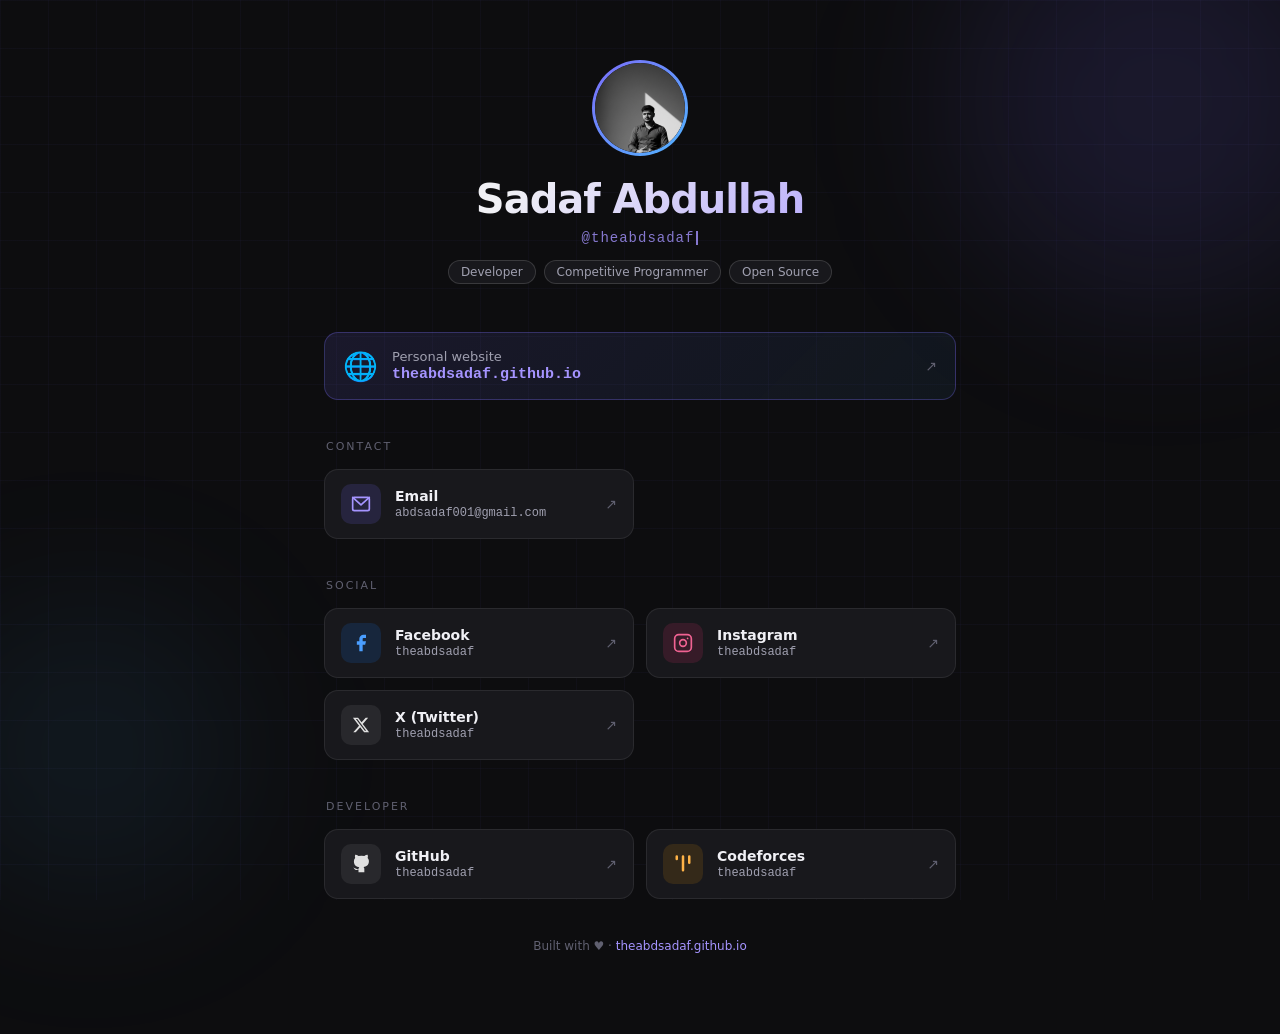
==== index.html @ f1932ce3 "Add files via upload" ====
<!DOCTYPE html>
<html lang="en">
<head>
<meta charset="UTF-8">
<meta name="viewport" content="width=device-width, initial-scale=1.0">
<meta name="description" content="Sadaf Abdullah — Developer & Competitive Programmer. Connect via GitHub, Codeforces, Facebook, Instagram, and more.">
<meta name="keywords" content="Sadaf Abdullah, theabdsadaf, developer, competitive programmer, GitHub, Codeforces">
<meta property="og:title" content="Sadaf Abdullah — Contact">
<meta property="og:description" content="Connect with Sadaf Abdullah across social and developer platforms.">
<meta property="og:url" content="https://theabdsadaf.github.io">
<title>Sadaf Abdullah</title>
<style>
  *, *::before, *::after { box-sizing: border-box; margin: 0; padding: 0; }
  :root {
    --bg: #0d0d0f;
    --bg2: #18181c;
    --border: rgba(255,255,255,0.08);
    --border2: rgba(255,255,255,0.14);
    --text1: #f0f0f5;
    --text2: #a0a0b0;
    --text3: #606070;
    --accent: #7c6dfa;
    --accent2: #a594ff;
  }
  html { scroll-behavior: smooth; }
  body { background: var(--bg); color: var(--text1); font-family: 'Segoe UI', system-ui, -apple-system, sans-serif; min-height: 100vh; overflow-x: hidden; }
  .bg-grid { position: fixed; inset: 0; z-index: 0; background-image: linear-gradient(rgba(124,109,250,0.04) 1px, transparent 1px), linear-gradient(90deg, rgba(124,109,250,0.04) 1px, transparent 1px); background-size: 48px 48px; animation: gridDrift 30s linear infinite; }
  @keyframes gridDrift { 0%{background-position:0 0} 100%{background-position:48px 48px} }
  .bg-orb { position: fixed; border-radius: 50%; filter: blur(80px); z-index: 0; pointer-events: none; }
  .orb1 { width: 400px; height: 400px; background: rgba(124,109,250,0.12); top: -100px; right: -80px; animation: float1 8s ease-in-out infinite; }
  .orb2 { width: 300px; height: 300px; background: rgba(80,180,255,0.07); bottom: 0; left: -60px; animation: float2 10s ease-in-out infinite; }
  @keyframes float1 { 0%,100%{transform:translateY(0) scale(1)} 50%{transform:translateY(30px) scale(1.05)} }
  @keyframes float2 { 0%,100%{transform:translateY(0)} 50%{transform:translateY(-20px)} }
  .wrap { position: relative; z-index: 1; max-width: 680px; margin: 0 auto; padding: 60px 24px 80px; }
  .avatar-ring { width: 96px; height: 96px; border-radius: 50%; background: linear-gradient(135deg, var(--accent), #50b4ff); padding: 3px; margin: 0 auto 20px; animation: spinRing 6s linear infinite; }
  @keyframes spinRing { 0%{filter:hue-rotate(0deg)} 100%{filter:hue-rotate(360deg)} }
  .avatar-inner { width: 100%; height: 100%; border-radius: 50%; overflow: hidden; background: var(--bg2); }
  .avatar-inner img { width: 100%; height: 100%; object-fit: cover; object-position: center 10%; border-radius: 50%; }
  .hero { text-align: center; margin-bottom: 48px; }
  .hero-name { font-size: clamp(28px, 5vw, 40px); font-weight: 700; letter-spacing: -1px; background: linear-gradient(135deg, #f0f0f5 30%, #a594ff); -webkit-background-clip: text; -webkit-text-fill-color: transparent; background-clip: text; margin-bottom: 8px; }
  .hero-handle { font-size: 14px; color: var(--accent2); font-family: 'Courier New', monospace; letter-spacing: 1px; margin-bottom: 14px; opacity: 0.8; }
  .hero-tags { display: flex; gap: 8px; justify-content: center; flex-wrap: wrap; }
  .tag { font-size: 12px; padding: 4px 12px; border-radius: 100px; border: 1px solid var(--border2); color: var(--text2); background: var(--bg2); }
  .section-label { font-size: 11px; letter-spacing: 2px; text-transform: uppercase; color: var(--text3); margin-bottom: 16px; padding-left: 2px; }
  .links-grid { display: grid; grid-template-columns: 1fr 1fr; gap: 12px; margin-bottom: 40px; }
  @media(max-width: 480px) { .links-grid { grid-template-columns: 1fr; } }
  .link-card { display: flex; align-items: center; gap: 14px; padding: 14px 16px; border-radius: 14px; background: var(--bg2); border: 1px solid var(--border); text-decoration: none; color: var(--text1); transition: all 0.25s cubic-bezier(0.34,1.56,0.64,1); cursor: pointer; position: relative; overflow: hidden; }
  .link-card::before { content: ''; position: absolute; inset: 0; background: radial-gradient(circle at 30% 50%, var(--card-glow, rgba(124,109,250,0.08)), transparent 70%); opacity: 0; transition: opacity 0.3s; }
  .link-card:hover { transform: translateY(-3px) scale(1.02); border-color: var(--border2); box-shadow: 0 8px 32px rgba(0,0,0,0.4); }
  .link-card:hover::before { opacity: 1; }
  .link-card:active { transform: scale(0.98); }
  .link-icon { width: 40px; height: 40px; border-radius: 10px; display: flex; align-items: center; justify-content: center; font-size: 18px; flex-shrink: 0; }
  .link-info { flex: 1; min-width: 0; }
  .link-name { font-size: 14px; font-weight: 600; line-height: 1.2; margin-bottom: 2px; }
  .link-user { font-size: 12px; color: var(--text2); font-family: monospace; overflow: hidden; text-overflow: ellipsis; white-space: nowrap; }
  .link-arrow { font-size: 14px; color: var(--text3); transition: transform 0.2s, color 0.2s; flex-shrink: 0; }
  .link-card:hover .link-arrow { transform: translate(2px,-2px); color: var(--text2); }
  .ic-email { background: rgba(124,109,250,0.15); color: #a594ff; --card-glow: rgba(124,109,250,0.1); }
  .ic-fb    { background: rgba(24,119,242,0.15); color: #4a9eff; --card-glow: rgba(24,119,242,0.1); }
  .ic-ig    { background: rgba(225,48,108,0.15); color: #f06292; --card-glow: rgba(225,48,108,0.1); }
  .ic-x     { background: rgba(255,255,255,0.07); color: #e0e0e0; --card-glow: rgba(255,255,255,0.05); }
  .ic-gh    { background: rgba(255,255,255,0.07); color: #e0e0e0; --card-glow: rgba(255,255,255,0.05); }
  .ic-cf    { background: rgba(255,165,0,0.12); color: #ffb347; --card-glow: rgba(255,165,0,0.1); }
  .site-card { display: flex; align-items: center; gap: 14px; padding: 16px 18px; border-radius: 14px; background: linear-gradient(135deg, rgba(124,109,250,0.12), rgba(80,180,255,0.06)); border: 1px solid rgba(124,109,250,0.3); margin-bottom: 40px; text-decoration: none; color: var(--text1); transition: all 0.25s ease; cursor: pointer; }
  .site-card:hover { transform: translateY(-2px); box-shadow: 0 8px 32px rgba(124,109,250,0.2); }
  .site-globe { font-size: 28px; }
  .site-info { flex: 1; }
  .site-title { font-size: 13px; color: var(--text2); margin-bottom: 2px; }
  .site-url { font-size: 15px; font-weight: 600; color: var(--accent2); font-family: monospace; }
  .footer { text-align: center; color: var(--text3); font-size: 12px; margin-top: 20px; }
  .footer span { color: var(--accent2); }
  .fade-in { opacity: 0; transform: translateY(16px); animation: fadeUp 0.5s ease forwards; }
  @keyframes fadeUp { to { opacity: 1; transform: translateY(0); } }
  .d1{animation-delay:0.05s} .d2{animation-delay:0.12s} .d3{animation-delay:0.19s} .d4{animation-delay:0.26s} .d5{animation-delay:0.33s} .d6{animation-delay:0.4s} .d7{animation-delay:0.47s} .d8{animation-delay:0.54s}
  .cursor { display: inline-block; width: 2px; height: 1em; background: var(--accent2); margin-left: 2px; vertical-align: middle; animation: blink 1s step-end infinite; }
  @keyframes blink { 0%,100%{opacity:1} 50%{opacity:0} }
</style>
</head>
<body>
<div class="bg-grid"></div>
<div class="bg-orb orb1"></div>
<div class="bg-orb orb2"></div>
<div class="wrap">
  <div class="hero fade-in d1">
    <div class="avatar-ring">
      <div class="avatar-inner">
        <img src="1000006041.jpg" alt="Sadaf Abdullah" />
      </div>
    </div>
    <div class="hero-name">Sadaf Abdullah</div>
    <div class="hero-handle">@theabdsadaf<span class="cursor"></span></div>
    <div class="hero-tags">
      <span class="tag">Developer</span>
      <span class="tag">Competitive Programmer</span>
      <span class="tag">Open Source</span>
    </div>
  </div>

  <a class="site-card fade-in d2" href="https://theabdsadaf.github.io" target="_blank" rel="noopener">
    <div class="site-globe">🌐</div>
    <div class="site-info">
      <div class="site-title">Personal website</div>
      <div class="site-url">theabdsadaf.github.io</div>
    </div>
    <div class="link-arrow">↗</div>
  </a>

  <div class="section-label fade-in d3">Contact</div>
  <div class="links-grid fade-in d3">
    <a class="link-card" href="mailto:abdsadaf001@gmail.com">
      <div class="link-icon ic-email">
        <svg width="20" height="20" viewBox="0 0 24 24" fill="none" stroke="currentColor" stroke-width="2" stroke-linecap="round" stroke-linejoin="round"><rect x="2" y="4" width="20" height="16" rx="2"/><polyline points="2,4 12,13 22,4"/></svg>
      </div>
      <div class="link-info">
        <div class="link-name">Email</div>
        <div class="link-user">abdsadaf001@gmail.com</div>
      </div>
      <div class="link-arrow">↗</div>
    </a>
  </div>

  <div class="section-label fade-in d4">Social</div>
  <div class="links-grid fade-in d4">
    <a class="link-card" href="https://www.facebook.com/theabdsadaf" target="_blank" rel="noopener">
      <div class="link-icon ic-fb">
        <svg width="20" height="20" viewBox="0 0 24 24" fill="currentColor"><path d="M18 2h-3a5 5 0 00-5 5v3H7v4h3v8h4v-8h3l1-4h-4V7a1 1 0 011-1h3z"/></svg>
      </div>
      <div class="link-info">
        <div class="link-name">Facebook</div>
        <div class="link-user">theabdsadaf</div>
      </div>
      <div class="link-arrow">↗</div>
    </a>
    <a class="link-card" href="https://www.instagram.com/theabdsadaf/" target="_blank" rel="noopener">
      <div class="link-icon ic-ig">
        <svg width="20" height="20" viewBox="0 0 24 24" fill="none" stroke="currentColor" stroke-width="2" stroke-linecap="round" stroke-linejoin="round"><rect x="2" y="2" width="20" height="20" rx="5"/><circle cx="12" cy="12" r="4"/><circle cx="17.5" cy="6.5" r="1" fill="currentColor" stroke="none"/></svg>
      </div>
      <div class="link-info">
        <div class="link-name">Instagram</div>
        <div class="link-user">theabdsadaf</div>
      </div>
      <div class="link-arrow">↗</div>
    </a>
    <a class="link-card" href="https://x.com/theabdsadaf" target="_blank" rel="noopener">
      <div class="link-icon ic-x">
        <svg width="18" height="18" viewBox="0 0 24 24" fill="currentColor"><path d="M18.244 2.25h3.308l-7.227 8.26 8.502 11.24H16.17l-5.214-6.817L4.99 21.75H1.68l7.73-8.835L1.254 2.25H8.08l4.713 6.231zm-1.161 17.52h1.833L7.084 4.126H5.117z"/></svg>
      </div>
      <div class="link-info">
        <div class="link-name">X (Twitter)</div>
        <div class="link-user">theabdsadaf</div>
      </div>
      <div class="link-arrow">↗</div>
    </a>
  </div>

  <div class="section-label fade-in d6">Developer</div>
  <div class="links-grid fade-in d6">
    <a class="link-card" href="https://github.com/theabdsadaf" target="_blank" rel="noopener">
      <div class="link-icon ic-gh">
        <svg width="20" height="20" viewBox="0 0 24 24" fill="currentColor"><path d="M9 19c-5 1.5-5-2.5-7-3m14 6v-3.87a3.37 3.37 0 00-.94-2.61c3.14-.35 6.44-1.54 6.44-7A5.44 5.44 0 0020 4.77 5.07 5.07 0 0019.91 1S18.73.65 16 2.48a13.38 13.38 0 00-7 0C6.27.65 5.09 1 5.09 1A5.07 5.07 0 005 4.77a5.44 5.44 0 00-1.5 3.78c0 5.42 3.3 6.61 6.44 7A3.37 3.37 0 009 18.13V22"/></svg>
      </div>
      <div class="link-info">
        <div class="link-name">GitHub</div>
        <div class="link-user">theabdsadaf</div>
      </div>
      <div class="link-arrow">↗</div>
    </a>
    <a class="link-card" href="https://codeforces.com/profile/theabdsadaf" target="_blank" rel="noopener">
      <div class="link-icon ic-cf">
        <svg width="20" height="20" viewBox="0 0 24 24" fill="currentColor"><path d="M4.5 7.5A1.5 1.5 0 013 6V3a1.5 1.5 0 013 0v3a1.5 1.5 0 01-1.5 1.5zm7.5 13.5A1.5 1.5 0 0110.5 19.5V3a1.5 1.5 0 013 0v16.5A1.5 1.5 0 0112 21zm7.5-9A1.5 1.5 0 0118 10.5V3a1.5 1.5 0 013 0v7.5A1.5 1.5 0 0119.5 12z"/></svg>
      </div>
      <div class="link-info">
        <div class="link-name">Codeforces</div>
        <div class="link-user">theabdsadaf</div>
      </div>
      <div class="link-arrow">↗</div>
    </a>
  </div>

  <div class="footer fade-in d8">Built with ♥ · <span>theabdsadaf.github.io</span></div>
</div>
</body>
</html>
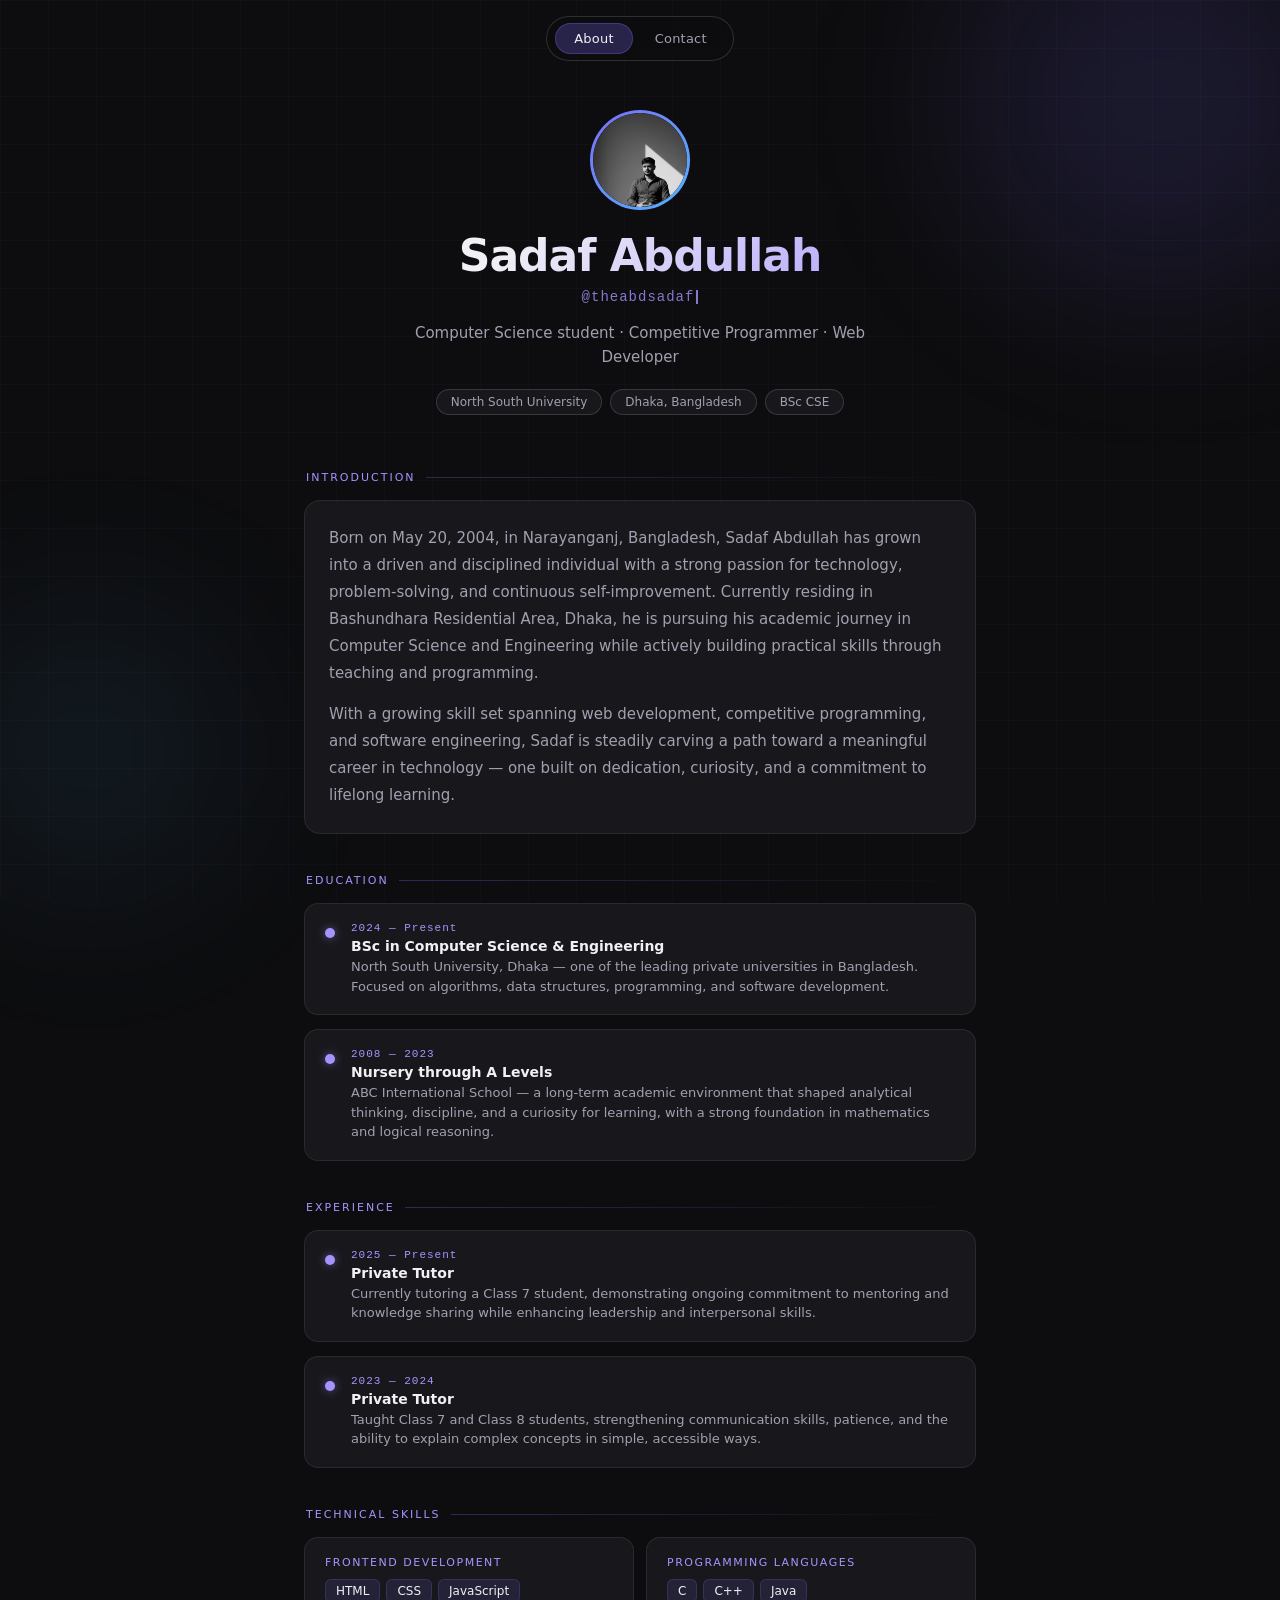
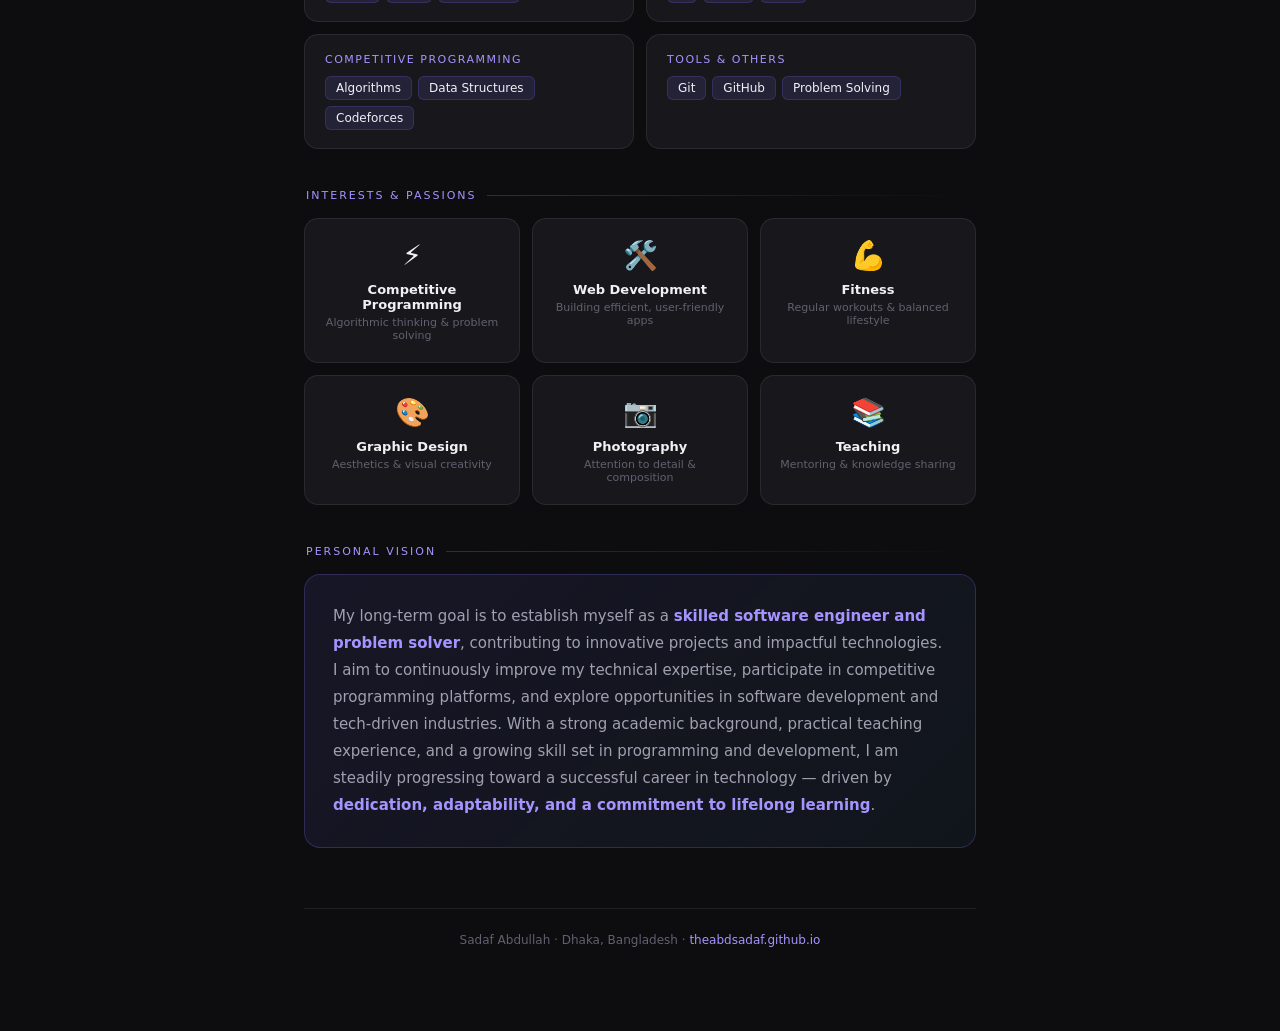
==== commit daa5a1b0: "index.html" ====
--- a/index.html
+++ b/index.html
@@ -3,84 +3,181 @@
 <head>
 <meta charset="UTF-8">
 <meta name="viewport" content="width=device-width, initial-scale=1.0">
-<meta name="description" content="Sadaf Abdullah — Developer & Competitive Programmer. Connect via GitHub, Codeforces, Facebook, Instagram, and more.">
-<meta name="keywords" content="Sadaf Abdullah, theabdsadaf, developer, competitive programmer, GitHub, Codeforces">
-<meta property="og:title" content="Sadaf Abdullah — Contact">
-<meta property="og:description" content="Connect with Sadaf Abdullah across social and developer platforms.">
+<meta name="google-site-verification" content="BS6rOiRFvV6CmYv4Phdbf9jVF5euEmPMh98Jd_J3KHI" />
+<meta name="description" content="Sadaf Abdullah — Computer Science student at North South University, competitive programmer, and web developer from Dhaka, Bangladesh.">
+<meta name="keywords" content="Sadaf Abdullah, theabdsadaf, developer, competitive programmer, North South University, Bangladesh, CSE, web development">
+<meta property="og:title" content="Sadaf Abdullah — About">
+<meta property="og:description" content="Computer Science student, competitive programmer, and web developer from Dhaka, Bangladesh.">
 <meta property="og:url" content="https://theabdsadaf.github.io">
 <title>Sadaf Abdullah</title>
 <style>
-  *, *::before, *::after { box-sizing: border-box; margin: 0; padding: 0; }
-  :root {
-    --bg: #0d0d0f;
-    --bg2: #18181c;
-    --border: rgba(255,255,255,0.08);
-    --border2: rgba(255,255,255,0.14);
-    --text1: #f0f0f5;
-    --text2: #a0a0b0;
-    --text3: #606070;
-    --accent: #7c6dfa;
-    --accent2: #a594ff;
-  }
-  html { scroll-behavior: smooth; }
-  body { background: var(--bg); color: var(--text1); font-family: 'Segoe UI', system-ui, -apple-system, sans-serif; min-height: 100vh; overflow-x: hidden; }
-  .bg-grid { position: fixed; inset: 0; z-index: 0; background-image: linear-gradient(rgba(124,109,250,0.04) 1px, transparent 1px), linear-gradient(90deg, rgba(124,109,250,0.04) 1px, transparent 1px); background-size: 48px 48px; animation: gridDrift 30s linear infinite; }
-  @keyframes gridDrift { 0%{background-position:0 0} 100%{background-position:48px 48px} }
-  .bg-orb { position: fixed; border-radius: 50%; filter: blur(80px); z-index: 0; pointer-events: none; }
-  .orb1 { width: 400px; height: 400px; background: rgba(124,109,250,0.12); top: -100px; right: -80px; animation: float1 8s ease-in-out infinite; }
-  .orb2 { width: 300px; height: 300px; background: rgba(80,180,255,0.07); bottom: 0; left: -60px; animation: float2 10s ease-in-out infinite; }
-  @keyframes float1 { 0%,100%{transform:translateY(0) scale(1)} 50%{transform:translateY(30px) scale(1.05)} }
-  @keyframes float2 { 0%,100%{transform:translateY(0)} 50%{transform:translateY(-20px)} }
-  .wrap { position: relative; z-index: 1; max-width: 680px; margin: 0 auto; padding: 60px 24px 80px; }
-  .avatar-ring { width: 96px; height: 96px; border-radius: 50%; background: linear-gradient(135deg, var(--accent), #50b4ff); padding: 3px; margin: 0 auto 20px; animation: spinRing 6s linear infinite; }
-  @keyframes spinRing { 0%{filter:hue-rotate(0deg)} 100%{filter:hue-rotate(360deg)} }
-  .avatar-inner { width: 100%; height: 100%; border-radius: 50%; overflow: hidden; background: var(--bg2); }
-  .avatar-inner img { width: 100%; height: 100%; object-fit: cover; object-position: center 10%; border-radius: 50%; }
-  .hero { text-align: center; margin-bottom: 48px; }
-  .hero-name { font-size: clamp(28px, 5vw, 40px); font-weight: 700; letter-spacing: -1px; background: linear-gradient(135deg, #f0f0f5 30%, #a594ff); -webkit-background-clip: text; -webkit-text-fill-color: transparent; background-clip: text; margin-bottom: 8px; }
-  .hero-handle { font-size: 14px; color: var(--accent2); font-family: 'Courier New', monospace; letter-spacing: 1px; margin-bottom: 14px; opacity: 0.8; }
-  .hero-tags { display: flex; gap: 8px; justify-content: center; flex-wrap: wrap; }
-  .tag { font-size: 12px; padding: 4px 12px; border-radius: 100px; border: 1px solid var(--border2); color: var(--text2); background: var(--bg2); }
-  .section-label { font-size: 11px; letter-spacing: 2px; text-transform: uppercase; color: var(--text3); margin-bottom: 16px; padding-left: 2px; }
-  .links-grid { display: grid; grid-template-columns: 1fr 1fr; gap: 12px; margin-bottom: 40px; }
-  @media(max-width: 480px) { .links-grid { grid-template-columns: 1fr; } }
-  .link-card { display: flex; align-items: center; gap: 14px; padding: 14px 16px; border-radius: 14px; background: var(--bg2); border: 1px solid var(--border); text-decoration: none; color: var(--text1); transition: all 0.25s cubic-bezier(0.34,1.56,0.64,1); cursor: pointer; position: relative; overflow: hidden; }
-  .link-card::before { content: ''; position: absolute; inset: 0; background: radial-gradient(circle at 30% 50%, var(--card-glow, rgba(124,109,250,0.08)), transparent 70%); opacity: 0; transition: opacity 0.3s; }
-  .link-card:hover { transform: translateY(-3px) scale(1.02); border-color: var(--border2); box-shadow: 0 8px 32px rgba(0,0,0,0.4); }
-  .link-card:hover::before { opacity: 1; }
-  .link-card:active { transform: scale(0.98); }
-  .link-icon { width: 40px; height: 40px; border-radius: 10px; display: flex; align-items: center; justify-content: center; font-size: 18px; flex-shrink: 0; }
-  .link-info { flex: 1; min-width: 0; }
-  .link-name { font-size: 14px; font-weight: 600; line-height: 1.2; margin-bottom: 2px; }
-  .link-user { font-size: 12px; color: var(--text2); font-family: monospace; overflow: hidden; text-overflow: ellipsis; white-space: nowrap; }
-  .link-arrow { font-size: 14px; color: var(--text3); transition: transform 0.2s, color 0.2s; flex-shrink: 0; }
-  .link-card:hover .link-arrow { transform: translate(2px,-2px); color: var(--text2); }
-  .ic-email { background: rgba(124,109,250,0.15); color: #a594ff; --card-glow: rgba(124,109,250,0.1); }
-  .ic-fb    { background: rgba(24,119,242,0.15); color: #4a9eff; --card-glow: rgba(24,119,242,0.1); }
-  .ic-ig    { background: rgba(225,48,108,0.15); color: #f06292; --card-glow: rgba(225,48,108,0.1); }
-  .ic-x     { background: rgba(255,255,255,0.07); color: #e0e0e0; --card-glow: rgba(255,255,255,0.05); }
-  .ic-gh    { background: rgba(255,255,255,0.07); color: #e0e0e0; --card-glow: rgba(255,255,255,0.05); }
-  .ic-cf    { background: rgba(255,165,0,0.12); color: #ffb347; --card-glow: rgba(255,165,0,0.1); }
-  .site-card { display: flex; align-items: center; gap: 14px; padding: 16px 18px; border-radius: 14px; background: linear-gradient(135deg, rgba(124,109,250,0.12), rgba(80,180,255,0.06)); border: 1px solid rgba(124,109,250,0.3); margin-bottom: 40px; text-decoration: none; color: var(--text1); transition: all 0.25s ease; cursor: pointer; }
-  .site-card:hover { transform: translateY(-2px); box-shadow: 0 8px 32px rgba(124,109,250,0.2); }
-  .site-globe { font-size: 28px; }
-  .site-info { flex: 1; }
-  .site-title { font-size: 13px; color: var(--text2); margin-bottom: 2px; }
-  .site-url { font-size: 15px; font-weight: 600; color: var(--accent2); font-family: monospace; }
-  .footer { text-align: center; color: var(--text3); font-size: 12px; margin-top: 20px; }
-  .footer span { color: var(--accent2); }
-  .fade-in { opacity: 0; transform: translateY(16px); animation: fadeUp 0.5s ease forwards; }
-  @keyframes fadeUp { to { opacity: 1; transform: translateY(0); } }
-  .d1{animation-delay:0.05s} .d2{animation-delay:0.12s} .d3{animation-delay:0.19s} .d4{animation-delay:0.26s} .d5{animation-delay:0.33s} .d6{animation-delay:0.4s} .d7{animation-delay:0.47s} .d8{animation-delay:0.54s}
-  .cursor { display: inline-block; width: 2px; height: 1em; background: var(--accent2); margin-left: 2px; vertical-align: middle; animation: blink 1s step-end infinite; }
-  @keyframes blink { 0%,100%{opacity:1} 50%{opacity:0} }
+*, *::before, *::after { box-sizing: border-box; margin: 0; padding: 0; }
+:root {
+  --bg: #0d0d0f;
+  --bg2: #18181c;
+  --bg3: #1e1e24;
+  --border: rgba(255,255,255,0.08);
+  --border2: rgba(255,255,255,0.14);
+  --text1: #f0f0f5;
+  --text2: #a0a0b0;
+  --text3: #606070;
+  --accent: #7c6dfa;
+  --accent2: #a594ff;
+}
+html { scroll-behavior: smooth; }
+body { background: var(--bg); color: var(--text1); font-family: 'Segoe UI', system-ui, -apple-system, sans-serif; min-height: 100vh; overflow-x: hidden; }
+
+/* BG */
+.bg-grid { position: fixed; inset: 0; z-index: 0; background-image: linear-gradient(rgba(124,109,250,0.04) 1px, transparent 1px), linear-gradient(90deg, rgba(124,109,250,0.04) 1px, transparent 1px); background-size: 48px 48px; animation: gridDrift 30s linear infinite; }
+@keyframes gridDrift { 0%{background-position:0 0} 100%{background-position:48px 48px} }
+.bg-orb { position: fixed; border-radius: 50%; filter: blur(80px); z-index: 0; pointer-events: none; }
+.orb1 { width: 400px; height: 400px; background: rgba(124,109,250,0.12); top: -100px; right: -80px; animation: float1 8s ease-in-out infinite; }
+.orb2 { width: 300px; height: 300px; background: rgba(80,180,255,0.07); bottom: 0; left: -60px; animation: float2 10s ease-in-out infinite; }
+@keyframes float1 { 0%,100%{transform:translateY(0) scale(1)} 50%{transform:translateY(30px) scale(1.05)} }
+@keyframes float2 { 0%,100%{transform:translateY(0)} 50%{transform:translateY(-20px)} }
+
+/* NAV */
+nav {
+  position: fixed; top: 0; left: 0; right: 0; z-index: 100;
+  display: flex; justify-content: center;
+  padding: 16px 24px;
+}
+.nav-inner {
+  display: flex; align-items: center; gap: 4px;
+  background: rgba(13,13,15,0.7);
+  backdrop-filter: blur(20px);
+  border: 1px solid var(--border2);
+  border-radius: 100px;
+  padding: 6px 8px;
+}
+.nav-link {
+  text-decoration: none;
+  color: var(--text2);
+  font-size: 13px;
+  font-weight: 500;
+  padding: 7px 18px;
+  border-radius: 100px;
+  transition: all 0.2s ease;
+  letter-spacing: 0.2px;
+}
+.nav-link:hover { color: var(--text1); background: rgba(255,255,255,0.07); }
+.nav-link.active { color: var(--text1); background: rgba(124,109,250,0.25); border: 1px solid rgba(124,109,250,0.3); }
+
+/* WRAP */
+.wrap { position: relative; z-index: 1; max-width: 720px; margin: 0 auto; padding: 110px 24px 80px; }
+
+/* HERO */
+.avatar-ring { width: 100px; height: 100px; border-radius: 50%; background: linear-gradient(135deg, var(--accent), #50b4ff); padding: 3px; margin: 0 auto 20px; animation: spinRing 6s linear infinite; }
+@keyframes spinRing { 0%{filter:hue-rotate(0deg)} 100%{filter:hue-rotate(360deg)} }
+.avatar-inner { width: 100%; height: 100%; border-radius: 50%; overflow: hidden; background: var(--bg2); }
+.avatar-inner img { width: 100%; height: 100%; object-fit: cover; object-position: center 10%; border-radius: 50%; }
+.hero { text-align: center; margin-bottom: 56px; }
+.hero-name { font-size: clamp(30px, 5vw, 44px); font-weight: 700; letter-spacing: -1px; background: linear-gradient(135deg, #f0f0f5 30%, #a594ff); -webkit-background-clip: text; -webkit-text-fill-color: transparent; background-clip: text; margin-bottom: 8px; }
+.hero-handle { font-size: 14px; color: var(--accent2); font-family: 'Courier New', monospace; letter-spacing: 1px; margin-bottom: 16px; opacity: 0.8; }
+.hero-sub { font-size: 15px; color: var(--text2); margin-bottom: 20px; line-height: 1.6; max-width: 480px; margin-left: auto; margin-right: auto; }
+.hero-tags { display: flex; gap: 8px; justify-content: center; flex-wrap: wrap; }
+.tag { font-size: 12px; padding: 5px 14px; border-radius: 100px; border: 1px solid var(--border2); color: var(--text2); background: var(--bg2); }
+
+/* BIO SECTIONS */
+.bio-section { margin-bottom: 40px; }
+.bio-heading {
+  font-size: 11px; letter-spacing: 2px; text-transform: uppercase;
+  color: var(--accent2); margin-bottom: 16px; padding-left: 2px;
+  display: flex; align-items: center; gap: 10px;
+}
+.bio-heading::after { content: ''; flex: 1; height: 1px; background: linear-gradient(to right, rgba(124,109,250,0.3), transparent); }
+
+.bio-card {
+  background: var(--bg2);
+  border: 1px solid var(--border);
+  border-radius: 16px;
+  padding: 24px;
+  line-height: 1.8;
+  color: var(--text2);
+  font-size: 15px;
+}
+.bio-card p { margin-bottom: 14px; }
+.bio-card p:last-child { margin-bottom: 0; }
+
+/* TIMELINE */
+.timeline { display: flex; flex-direction: column; gap: 14px; }
+.tl-item {
+  background: var(--bg2); border: 1px solid var(--border);
+  border-radius: 14px; padding: 18px 20px;
+  display: grid; grid-template-columns: auto 1fr;
+  gap: 0 16px; align-items: start;
+  transition: border-color 0.2s, transform 0.2s;
+}
+.tl-item:hover { border-color: var(--border2); transform: translateX(4px); }
+.tl-dot { width: 10px; height: 10px; border-radius: 50%; background: var(--accent2); margin-top: 6px; flex-shrink: 0; box-shadow: 0 0 8px rgba(165,148,255,0.5); }
+.tl-year { font-size: 11px; color: var(--accent2); font-family: monospace; letter-spacing: 1px; margin-bottom: 4px; }
+.tl-title { font-size: 14px; font-weight: 600; color: var(--text1); margin-bottom: 3px; }
+.tl-desc { font-size: 13px; color: var(--text2); line-height: 1.5; }
+
+/* SKILLS */
+.skills-grid { display: grid; grid-template-columns: 1fr 1fr; gap: 12px; }
+@media(max-width: 520px) { .skills-grid { grid-template-columns: 1fr; } }
+.skill-card {
+  background: var(--bg2); border: 1px solid var(--border);
+  border-radius: 14px; padding: 18px 20px;
+  transition: border-color 0.2s, transform 0.2s;
+}
+.skill-card:hover { border-color: rgba(124,109,250,0.3); transform: translateY(-2px); }
+.skill-cat { font-size: 11px; letter-spacing: 1.5px; text-transform: uppercase; color: var(--accent2); margin-bottom: 10px; }
+.skill-tags { display: flex; flex-wrap: wrap; gap: 6px; }
+.skill-pill { font-size: 12px; padding: 4px 10px; border-radius: 6px; background: rgba(124,109,250,0.12); border: 1px solid rgba(124,109,250,0.2); color: var(--text1); }
+
+/* INTERESTS */
+.interests-grid { display: grid; grid-template-columns: 1fr 1fr 1fr; gap: 12px; }
+@media(max-width: 520px) { .interests-grid { grid-template-columns: 1fr 1fr; } }
+.int-card {
+  background: var(--bg2); border: 1px solid var(--border);
+  border-radius: 14px; padding: 20px 16px; text-align: center;
+  transition: border-color 0.2s, transform 0.2s;
+}
+.int-card:hover { border-color: var(--border2); transform: translateY(-3px); }
+.int-icon { font-size: 28px; margin-bottom: 10px; }
+.int-label { font-size: 13px; font-weight: 600; color: var(--text1); margin-bottom: 4px; }
+.int-desc { font-size: 11px; color: var(--text3); }
+
+/* VISION CARD */
+.vision-card {
+  background: linear-gradient(135deg, rgba(124,109,250,0.1), rgba(80,180,255,0.05));
+  border: 1px solid rgba(124,109,250,0.25);
+  border-radius: 16px; padding: 28px;
+  font-size: 15px; color: var(--text2); line-height: 1.8;
+}
+.vision-card strong { color: var(--accent2); }
+
+/* FOOTER */
+.footer { text-align: center; color: var(--text3); font-size: 12px; margin-top: 60px; padding-top: 24px; border-top: 1px solid var(--border); }
+.footer span { color: var(--accent2); }
+
+/* ANIMATIONS */
+.fade-in { opacity: 0; transform: translateY(18px); animation: fadeUp 0.55s ease forwards; }
+@keyframes fadeUp { to { opacity: 1; transform: translateY(0); } }
+.d1{animation-delay:0.05s} .d2{animation-delay:0.12s} .d3{animation-delay:0.2s}
+.d4{animation-delay:0.28s} .d5{animation-delay:0.36s} .d6{animation-delay:0.44s}
+.d7{animation-delay:0.52s} .d8{animation-delay:0.6s} .d9{animation-delay:0.68s}
+.cursor { display: inline-block; width: 2px; height: 1em; background: var(--accent2); margin-left: 2px; vertical-align: middle; animation: blink 1s step-end infinite; }
+@keyframes blink { 0%,100%{opacity:1} 50%{opacity:0} }
 </style>
 </head>
 <body>
 <div class="bg-grid"></div>
 <div class="bg-orb orb1"></div>
 <div class="bg-orb orb2"></div>
+
+<nav>
+  <div class="nav-inner">
+    <a class="nav-link active" href="index.html">About</a>
+    <a class="nav-link" href="contact.html">Contact</a>
+  </div>
+</nav>
+
 <div class="wrap">
+
+  <!-- HERO -->
   <div class="hero fade-in d1">
     <div class="avatar-ring">
       <div class="avatar-inner">
@@ -89,95 +186,157 @@
     </div>
     <div class="hero-name">Sadaf Abdullah</div>
     <div class="hero-handle">@theabdsadaf<span class="cursor"></span></div>
+    <div class="hero-sub">Computer Science student · Competitive Programmer · Web Developer</div>
     <div class="hero-tags">
-      <span class="tag">Developer</span>
-      <span class="tag">Competitive Programmer</span>
-      <span class="tag">Open Source</span>
-    </div>
-  </div>
-
-  <a class="site-card fade-in d2" href="https://theabdsadaf.github.io" target="_blank" rel="noopener">
-    <div class="site-globe">🌐</div>
-    <div class="site-info">
-      <div class="site-title">Personal website</div>
-      <div class="site-url">theabdsadaf.github.io</div>
-    </div>
-    <div class="link-arrow">↗</div>
-  </a>
-
-  <div class="section-label fade-in d3">Contact</div>
-  <div class="links-grid fade-in d3">
-    <a class="link-card" href="mailto:abdsadaf001@gmail.com">
-      <div class="link-icon ic-email">
-        <svg width="20" height="20" viewBox="0 0 24 24" fill="none" stroke="currentColor" stroke-width="2" stroke-linecap="round" stroke-linejoin="round"><rect x="2" y="4" width="20" height="16" rx="2"/><polyline points="2,4 12,13 22,4"/></svg>
-      </div>
-      <div class="link-info">
-        <div class="link-name">Email</div>
-        <div class="link-user">abdsadaf001@gmail.com</div>
-      </div>
-      <div class="link-arrow">↗</div>
-    </a>
-  </div>
-
-  <div class="section-label fade-in d4">Social</div>
-  <div class="links-grid fade-in d4">
-    <a class="link-card" href="https://www.facebook.com/theabdsadaf" target="_blank" rel="noopener">
-      <div class="link-icon ic-fb">
-        <svg width="20" height="20" viewBox="0 0 24 24" fill="currentColor"><path d="M18 2h-3a5 5 0 00-5 5v3H7v4h3v8h4v-8h3l1-4h-4V7a1 1 0 011-1h3z"/></svg>
-      </div>
-      <div class="link-info">
-        <div class="link-name">Facebook</div>
-        <div class="link-user">theabdsadaf</div>
-      </div>
-      <div class="link-arrow">↗</div>
-    </a>
-    <a class="link-card" href="https://www.instagram.com/theabdsadaf/" target="_blank" rel="noopener">
-      <div class="link-icon ic-ig">
-        <svg width="20" height="20" viewBox="0 0 24 24" fill="none" stroke="currentColor" stroke-width="2" stroke-linecap="round" stroke-linejoin="round"><rect x="2" y="2" width="20" height="20" rx="5"/><circle cx="12" cy="12" r="4"/><circle cx="17.5" cy="6.5" r="1" fill="currentColor" stroke="none"/></svg>
-      </div>
-      <div class="link-info">
-        <div class="link-name">Instagram</div>
-        <div class="link-user">theabdsadaf</div>
-      </div>
-      <div class="link-arrow">↗</div>
-    </a>
-    <a class="link-card" href="https://x.com/theabdsadaf" target="_blank" rel="noopener">
-      <div class="link-icon ic-x">
-        <svg width="18" height="18" viewBox="0 0 24 24" fill="currentColor"><path d="M18.244 2.25h3.308l-7.227 8.26 8.502 11.24H16.17l-5.214-6.817L4.99 21.75H1.68l7.73-8.835L1.254 2.25H8.08l4.713 6.231zm-1.161 17.52h1.833L7.084 4.126H5.117z"/></svg>
-      </div>
-      <div class="link-info">
-        <div class="link-name">X (Twitter)</div>
-        <div class="link-user">theabdsadaf</div>
-      </div>
-      <div class="link-arrow">↗</div>
-    </a>
-  </div>
-
-  <div class="section-label fade-in d6">Developer</div>
-  <div class="links-grid fade-in d6">
-    <a class="link-card" href="https://github.com/theabdsadaf" target="_blank" rel="noopener">
-      <div class="link-icon ic-gh">
-        <svg width="20" height="20" viewBox="0 0 24 24" fill="currentColor"><path d="M9 19c-5 1.5-5-2.5-7-3m14 6v-3.87a3.37 3.37 0 00-.94-2.61c3.14-.35 6.44-1.54 6.44-7A5.44 5.44 0 0020 4.77 5.07 5.07 0 0019.91 1S18.73.65 16 2.48a13.38 13.38 0 00-7 0C6.27.65 5.09 1 5.09 1A5.07 5.07 0 005 4.77a5.44 5.44 0 00-1.5 3.78c0 5.42 3.3 6.61 6.44 7A3.37 3.37 0 009 18.13V22"/></svg>
-      </div>
-      <div class="link-info">
-        <div class="link-name">GitHub</div>
-        <div class="link-user">theabdsadaf</div>
-      </div>
-      <div class="link-arrow">↗</div>
-    </a>
-    <a class="link-card" href="https://codeforces.com/profile/theabdsadaf" target="_blank" rel="noopener">
-      <div class="link-icon ic-cf">
-        <svg width="20" height="20" viewBox="0 0 24 24" fill="currentColor"><path d="M4.5 7.5A1.5 1.5 0 013 6V3a1.5 1.5 0 013 0v3a1.5 1.5 0 01-1.5 1.5zm7.5 13.5A1.5 1.5 0 0110.5 19.5V3a1.5 1.5 0 013 0v16.5A1.5 1.5 0 0112 21zm7.5-9A1.5 1.5 0 0118 10.5V3a1.5 1.5 0 013 0v7.5A1.5 1.5 0 0119.5 12z"/></svg>
-      </div>
-      <div class="link-info">
-        <div class="link-name">Codeforces</div>
-        <div class="link-user">theabdsadaf</div>
-      </div>
-      <div class="link-arrow">↗</div>
-    </a>
-  </div>
-
-  <div class="footer fade-in d8">Built with ♥ · <span>theabdsadaf.github.io</span></div>
+      <span class="tag">North South University</span>
+      <span class="tag">Dhaka, Bangladesh</span>
+      <span class="tag">BSc CSE</span>
+    </div>
+  </div>
+
+  <!-- INTRODUCTION -->
+  <div class="bio-section fade-in d2">
+    <div class="bio-heading">Introduction</div>
+    <div class="bio-card">
+      <p>Born on May 20, 2004, in Narayanganj, Bangladesh, Sadaf Abdullah has grown into a driven and disciplined individual with a strong passion for technology, problem-solving, and continuous self-improvement. Currently residing in Bashundhara Residential Area, Dhaka, he is pursuing his academic journey in Computer Science and Engineering while actively building practical skills through teaching and programming.</p>
+      <p>With a growing skill set spanning web development, competitive programming, and software engineering, Sadaf is steadily carving a path toward a meaningful career in technology — one built on dedication, curiosity, and a commitment to lifelong learning.</p>
+    </div>
+  </div>
+
+  <!-- EDUCATION TIMELINE -->
+  <div class="bio-section fade-in d3">
+    <div class="bio-heading">Education</div>
+    <div class="timeline">
+      <div class="tl-item">
+        <div class="tl-dot"></div>
+        <div>
+          <div class="tl-year">2024 — Present</div>
+          <div class="tl-title">BSc in Computer Science & Engineering</div>
+          <div class="tl-desc">North South University, Dhaka — one of the leading private universities in Bangladesh. Focused on algorithms, data structures, programming, and software development.</div>
+        </div>
+      </div>
+      <div class="tl-item">
+        <div class="tl-dot"></div>
+        <div>
+          <div class="tl-year">2008 — 2023</div>
+          <div class="tl-title">Nursery through A Levels</div>
+          <div class="tl-desc">ABC International School — a long-term academic environment that shaped analytical thinking, discipline, and a curiosity for learning, with a strong foundation in mathematics and logical reasoning.</div>
+        </div>
+      </div>
+    </div>
+  </div>
+
+  <!-- EXPERIENCE TIMELINE -->
+  <div class="bio-section fade-in d4">
+    <div class="bio-heading">Experience</div>
+    <div class="timeline">
+      <div class="tl-item">
+        <div class="tl-dot"></div>
+        <div>
+          <div class="tl-year">2025 — Present</div>
+          <div class="tl-title">Private Tutor</div>
+          <div class="tl-desc">Currently tutoring a Class 7 student, demonstrating ongoing commitment to mentoring and knowledge sharing while enhancing leadership and interpersonal skills.</div>
+        </div>
+      </div>
+      <div class="tl-item">
+        <div class="tl-dot"></div>
+        <div>
+          <div class="tl-year">2023 — 2024</div>
+          <div class="tl-title">Private Tutor</div>
+          <div class="tl-desc">Taught Class 7 and Class 8 students, strengthening communication skills, patience, and the ability to explain complex concepts in simple, accessible ways.</div>
+        </div>
+      </div>
+    </div>
+  </div>
+
+  <!-- SKILLS -->
+  <div class="bio-section fade-in d5">
+    <div class="bio-heading">Technical Skills</div>
+    <div class="skills-grid">
+      <div class="skill-card">
+        <div class="skill-cat">Frontend Development</div>
+        <div class="skill-tags">
+          <span class="skill-pill">HTML</span>
+          <span class="skill-pill">CSS</span>
+          <span class="skill-pill">JavaScript</span>
+        </div>
+      </div>
+      <div class="skill-card">
+        <div class="skill-cat">Programming Languages</div>
+        <div class="skill-tags">
+          <span class="skill-pill">C</span>
+          <span class="skill-pill">C++</span>
+          <span class="skill-pill">Java</span>
+        </div>
+      </div>
+      <div class="skill-card">
+        <div class="skill-cat">Competitive Programming</div>
+        <div class="skill-tags">
+          <span class="skill-pill">Algorithms</span>
+          <span class="skill-pill">Data Structures</span>
+          <span class="skill-pill">Codeforces</span>
+        </div>
+      </div>
+      <div class="skill-card">
+        <div class="skill-cat">Tools & Others</div>
+        <div class="skill-tags">
+          <span class="skill-pill">Git</span>
+          <span class="skill-pill">GitHub</span>
+          <span class="skill-pill">Problem Solving</span>
+        </div>
+      </div>
+    </div>
+  </div>
+
+  <!-- INTERESTS -->
+  <div class="bio-section fade-in d6">
+    <div class="bio-heading">Interests & Passions</div>
+    <div class="interests-grid">
+      <div class="int-card">
+        <div class="int-icon">⚡</div>
+        <div class="int-label">Competitive Programming</div>
+        <div class="int-desc">Algorithmic thinking & problem solving</div>
+      </div>
+      <div class="int-card">
+        <div class="int-icon">🛠️</div>
+        <div class="int-label">Web Development</div>
+        <div class="int-desc">Building efficient, user-friendly apps</div>
+      </div>
+      <div class="int-card">
+        <div class="int-icon">💪</div>
+        <div class="int-label">Fitness</div>
+        <div class="int-desc">Regular workouts & balanced lifestyle</div>
+      </div>
+      <div class="int-card">
+        <div class="int-icon">🎨</div>
+        <div class="int-label">Graphic Design</div>
+        <div class="int-desc">Aesthetics & visual creativity</div>
+      </div>
+      <div class="int-card">
+        <div class="int-icon">📷</div>
+        <div class="int-label">Photography</div>
+        <div class="int-desc">Attention to detail & composition</div>
+      </div>
+      <div class="int-card">
+        <div class="int-icon">📚</div>
+        <div class="int-label">Teaching</div>
+        <div class="int-desc">Mentoring & knowledge sharing</div>
+      </div>
+    </div>
+  </div>
+
+  <!-- VISION -->
+  <div class="bio-section fade-in d7">
+    <div class="bio-heading">Personal Vision</div>
+    <div class="vision-card">
+      My long-term goal is to establish myself as a <strong>skilled software engineer and problem solver</strong>, contributing to innovative projects and impactful technologies. I aim to continuously improve my technical expertise, participate in competitive programming platforms, and explore opportunities in software development and tech-driven industries. With a strong academic background, practical teaching experience, and a growing skill set in programming and development, I am steadily progressing toward a successful career in technology — driven by <strong>dedication, adaptability, and a commitment to lifelong learning</strong>.
+    </div>
+  </div>
+
+  <div class="footer fade-in d8">
+    <p>Sadaf Abdullah · Dhaka, Bangladesh · <span>theabdsadaf.github.io</span></p>
+  </div>
+
 </div>
 </body>
 </html>
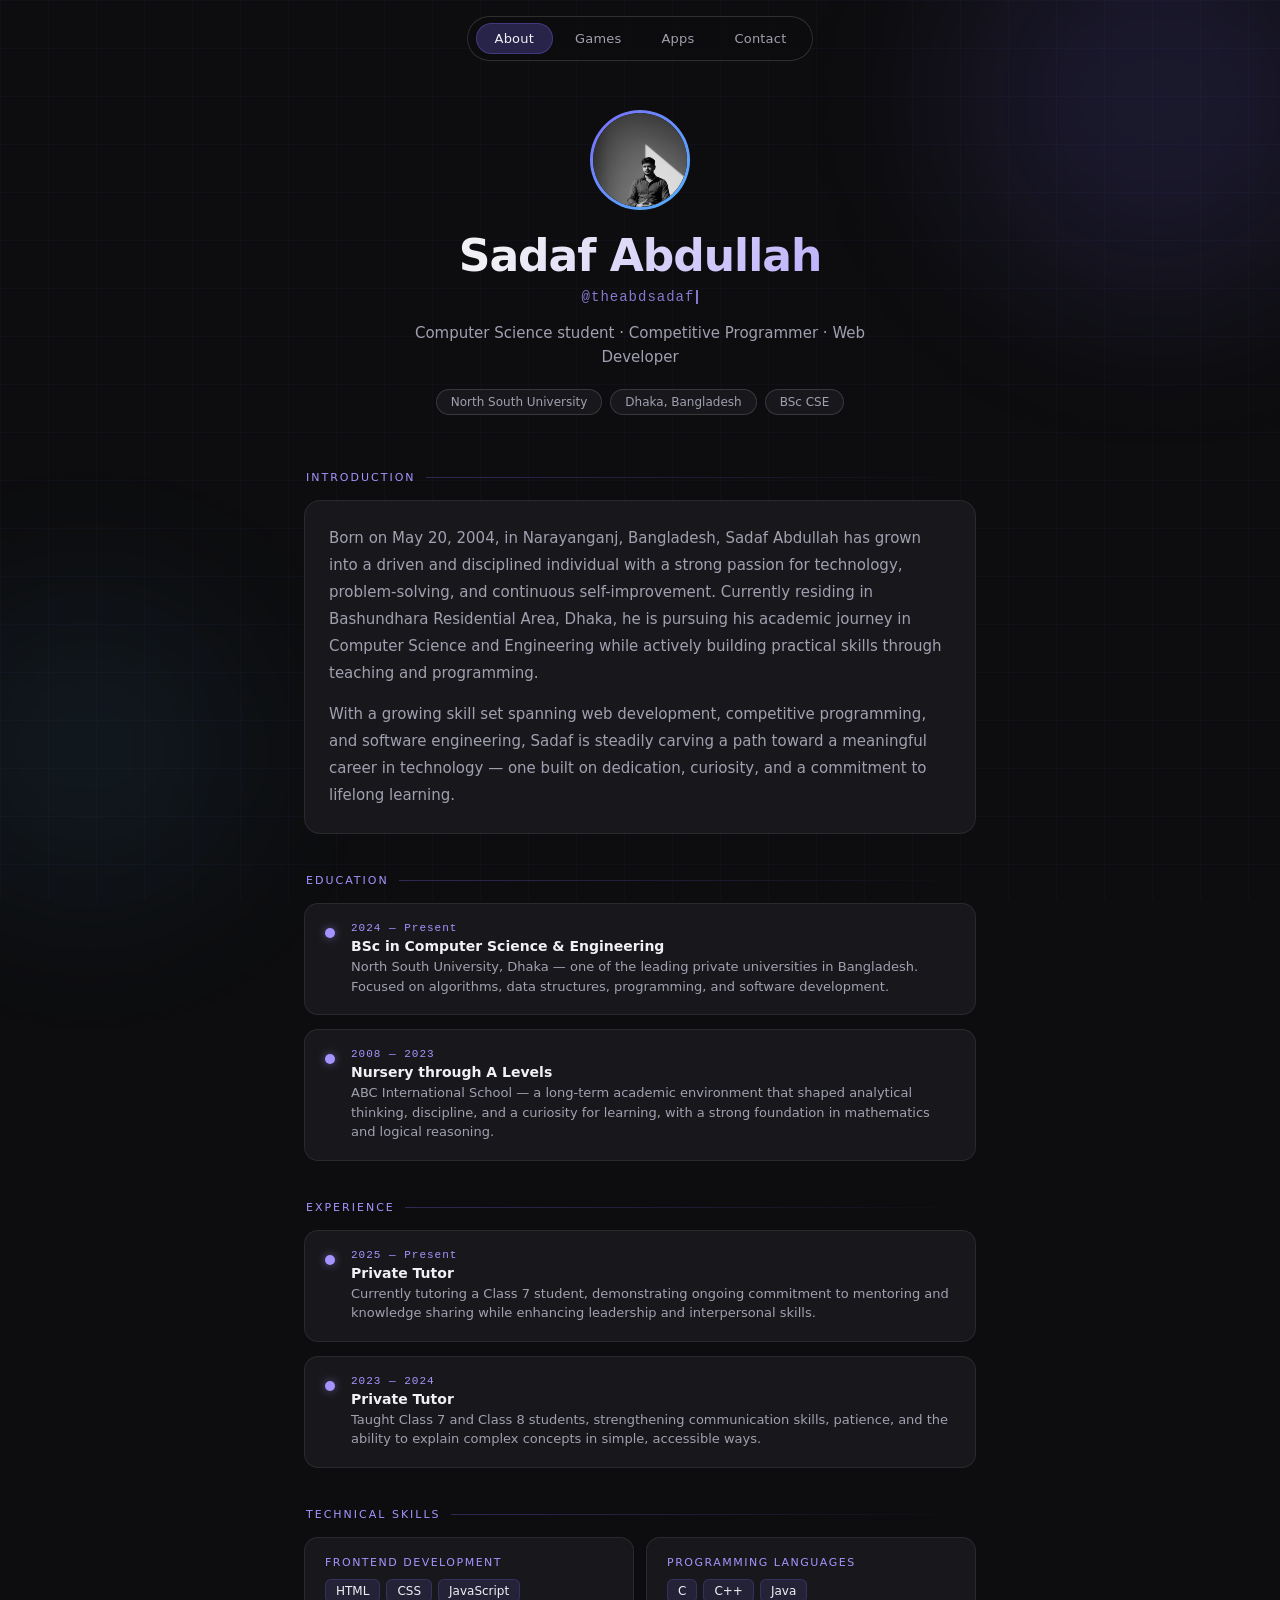
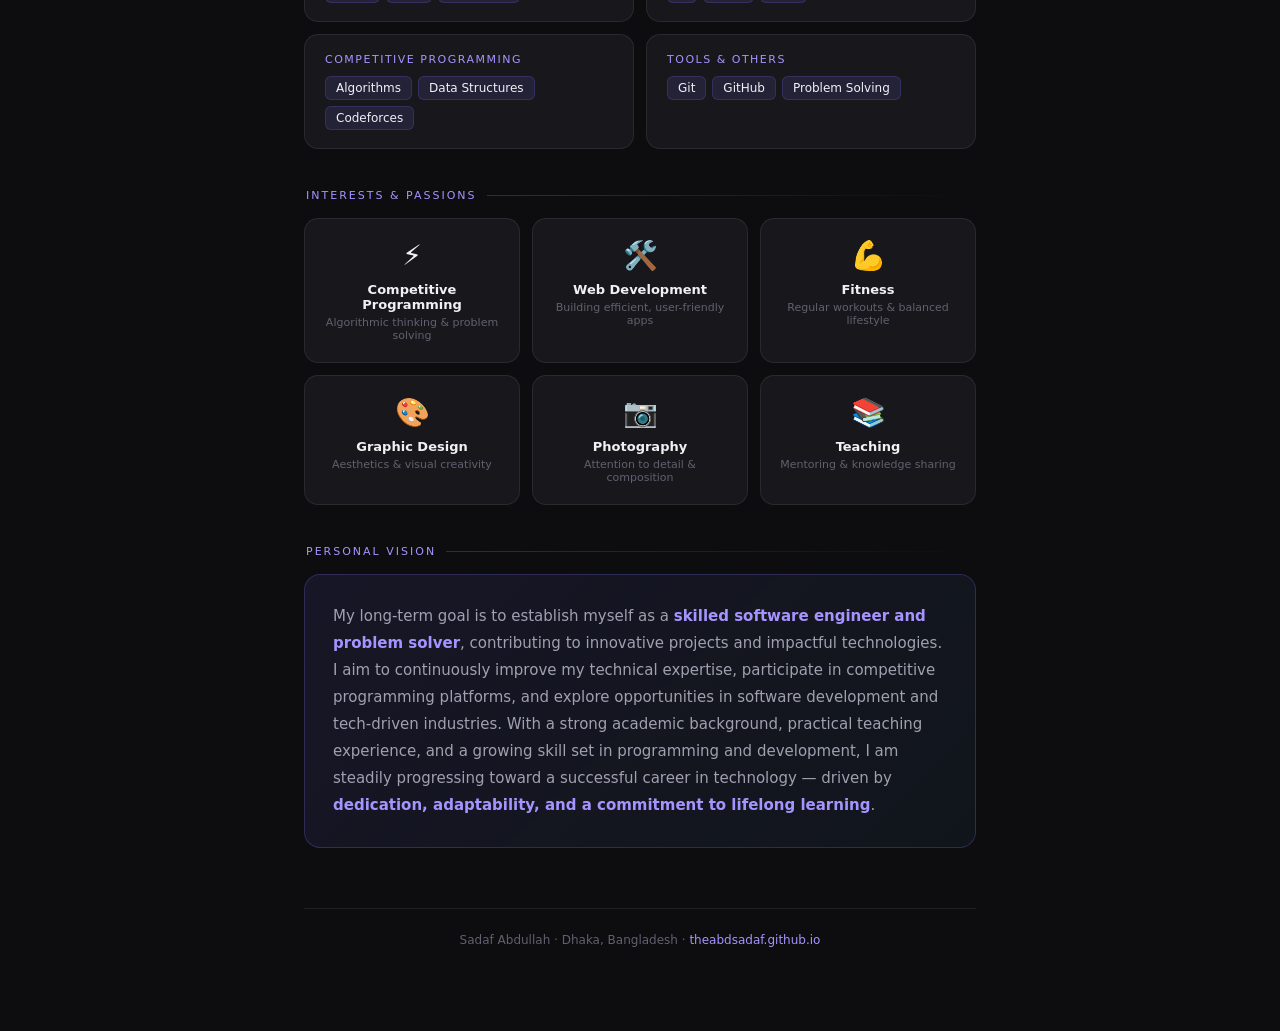
==== commit 023d263a: "Add files via upload" ====
--- a/index.html
+++ b/index.html
@@ -10,6 +10,7 @@
 <meta property="og:description" content="Computer Science student, competitive programmer, and web developer from Dhaka, Bangladesh.">
 <meta property="og:url" content="https://theabdsadaf.github.io">
 <title>Sadaf Abdullah</title>
+<link rel="icon" type="image/png" href="LOGO.png">
 <style>
 *, *::before, *::after { box-sizing: border-box; margin: 0; padding: 0; }
 :root {
@@ -171,6 +172,8 @@
 <nav>
   <div class="nav-inner">
     <a class="nav-link active" href="index.html">About</a>
+    <a class="nav-link" href="games.html">Games</a>
+    <a class="nav-link" href="apps.html">Apps</a>
     <a class="nav-link" href="contact.html">Contact</a>
   </div>
 </nav>
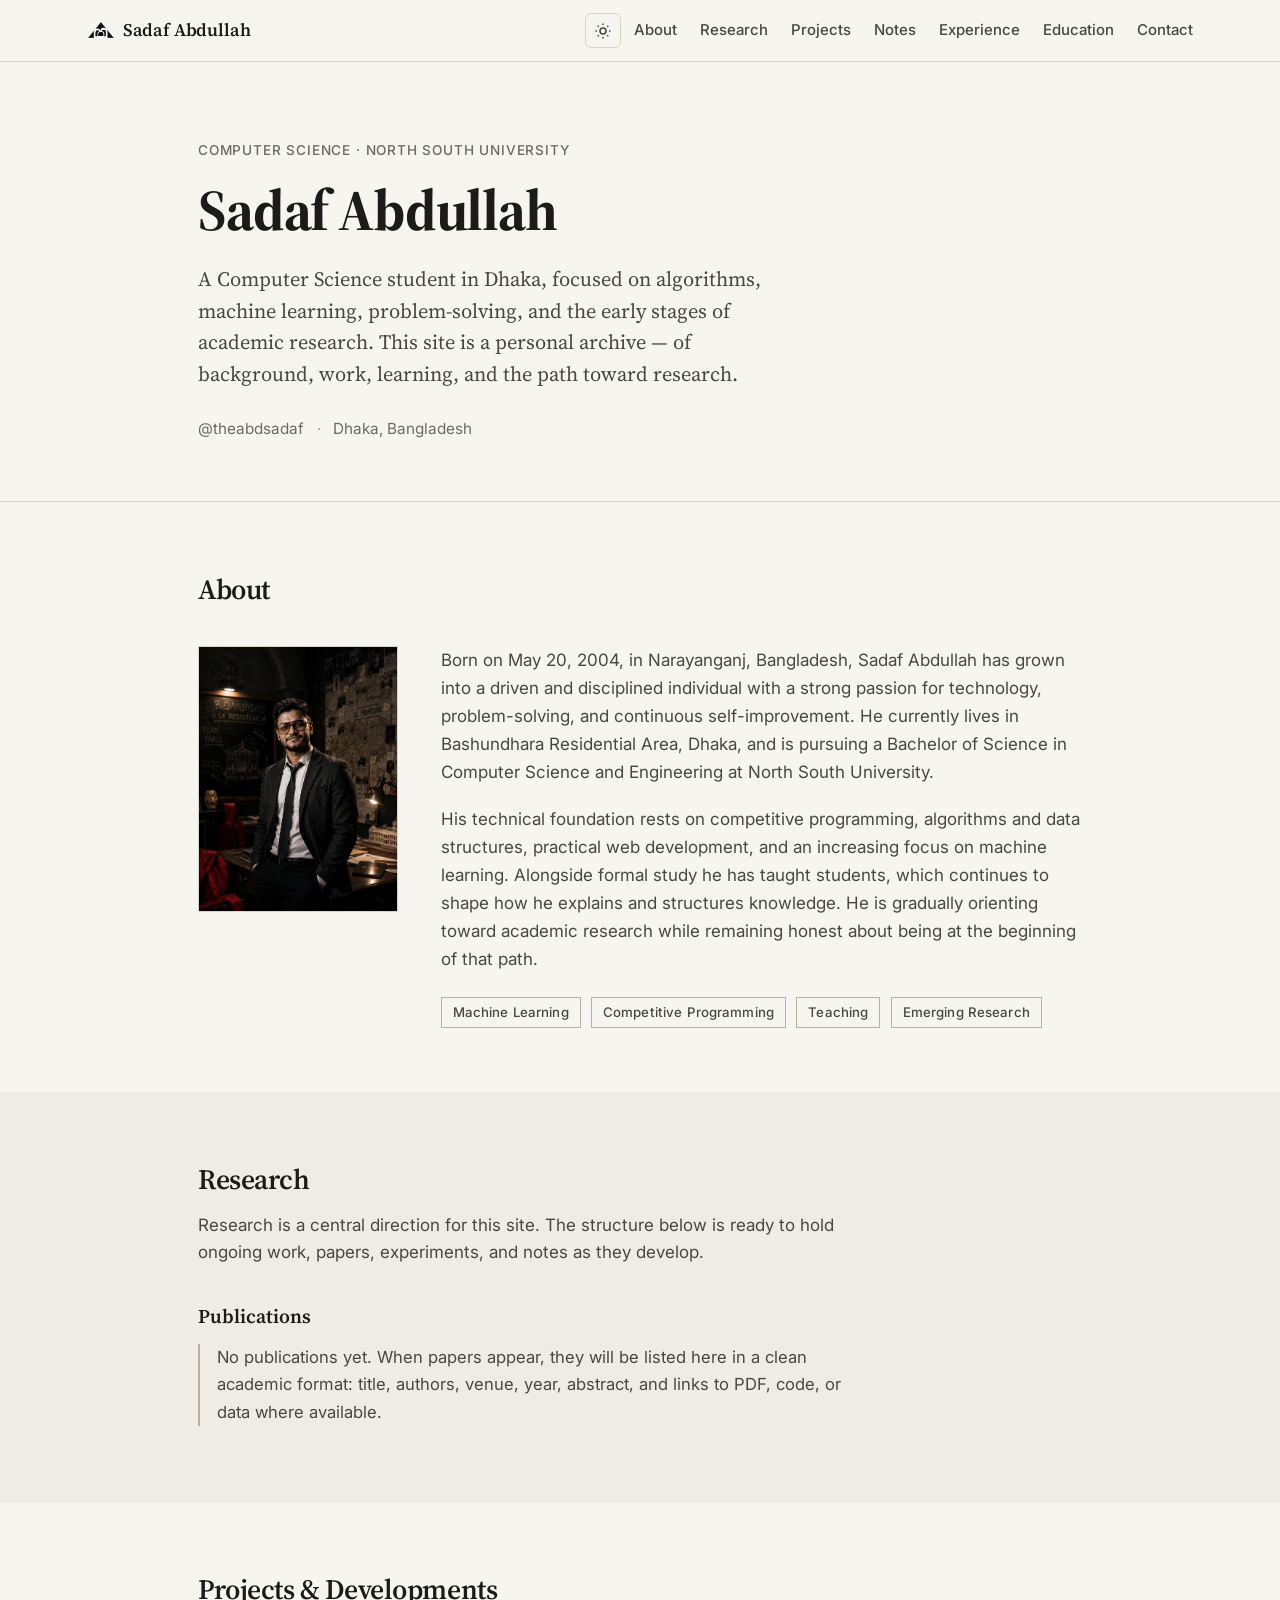
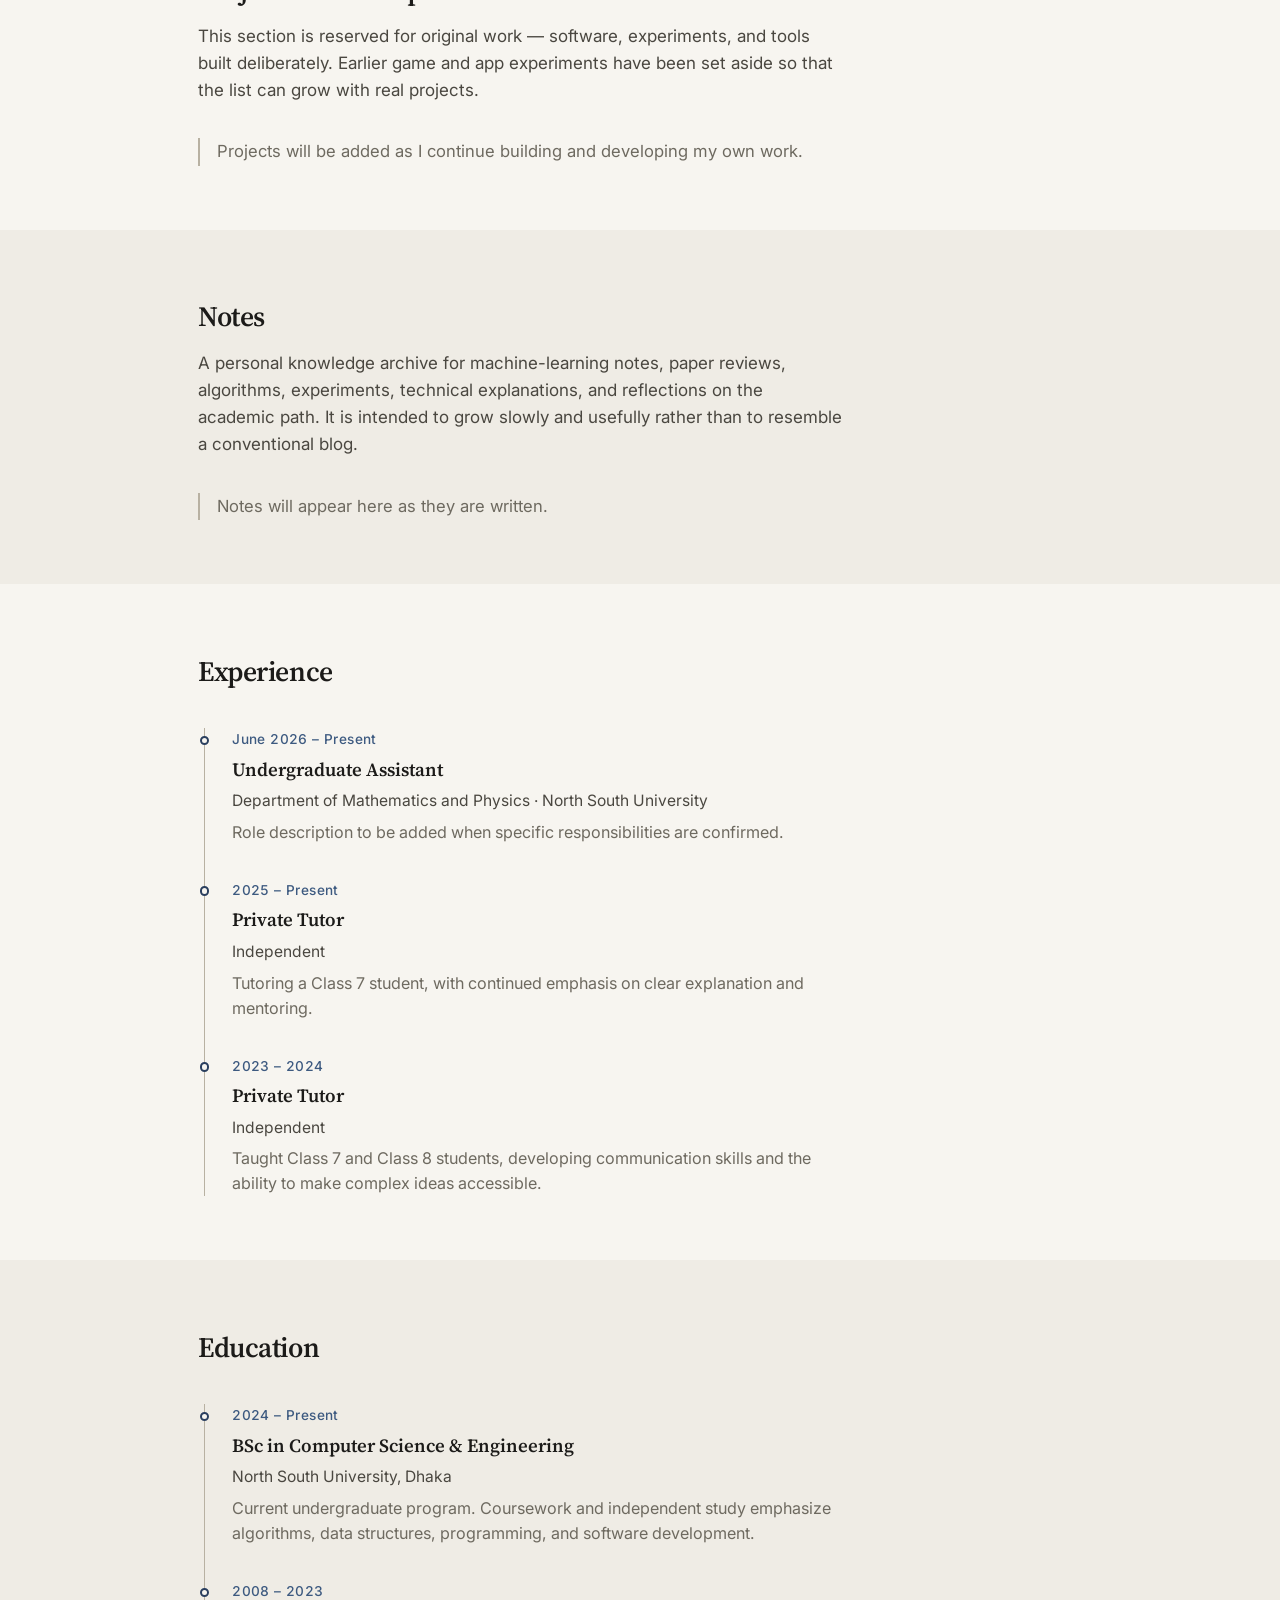
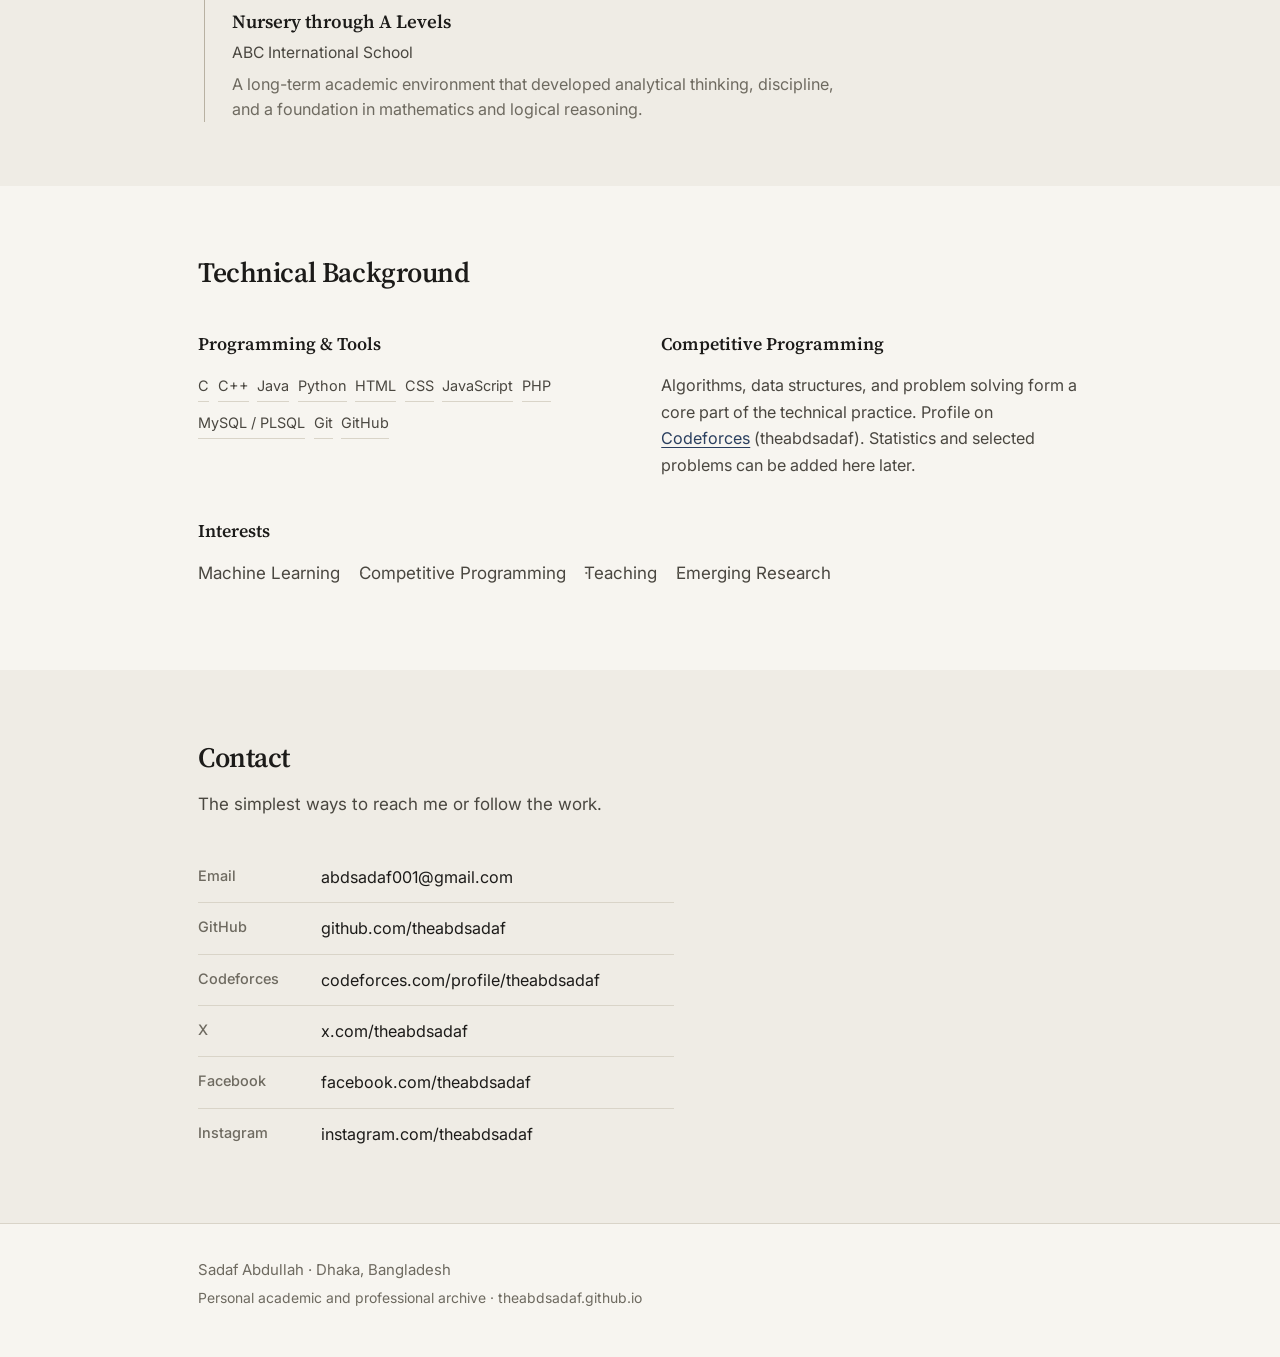
==== commit eaebc110: "Add files via upload" ====
--- a/index.html
+++ b/index.html
@@ -1,345 +1,392 @@
 <!DOCTYPE html>
 <html lang="en">
 <head>
-<meta charset="UTF-8">
-<meta name="viewport" content="width=device-width, initial-scale=1.0">
-<meta name="google-site-verification" content="BS6rOiRFvV6CmYv4Phdbf9jVF5euEmPMh98Jd_J3KHI" />
-<meta name="description" content="Sadaf Abdullah — Computer Science student at North South University, competitive programmer, and web developer from Dhaka, Bangladesh.">
-<meta name="keywords" content="Sadaf Abdullah, theabdsadaf, developer, competitive programmer, North South University, Bangladesh, CSE, web development">
-<meta property="og:title" content="Sadaf Abdullah — About">
-<meta property="og:description" content="Computer Science student, competitive programmer, and web developer from Dhaka, Bangladesh.">
-<meta property="og:url" content="https://theabdsadaf.github.io">
-<title>Sadaf Abdullah</title>
-<link rel="icon" type="image/png" href="LOGO.png">
-<style>
-*, *::before, *::after { box-sizing: border-box; margin: 0; padding: 0; }
-:root {
-  --bg: #0d0d0f;
-  --bg2: #18181c;
-  --bg3: #1e1e24;
-  --border: rgba(255,255,255,0.08);
-  --border2: rgba(255,255,255,0.14);
-  --text1: #f0f0f5;
-  --text2: #a0a0b0;
-  --text3: #606070;
-  --accent: #7c6dfa;
-  --accent2: #a594ff;
-}
-html { scroll-behavior: smooth; }
-body { background: var(--bg); color: var(--text1); font-family: 'Segoe UI', system-ui, -apple-system, sans-serif; min-height: 100vh; overflow-x: hidden; }
-
-/* BG */
-.bg-grid { position: fixed; inset: 0; z-index: 0; background-image: linear-gradient(rgba(124,109,250,0.04) 1px, transparent 1px), linear-gradient(90deg, rgba(124,109,250,0.04) 1px, transparent 1px); background-size: 48px 48px; animation: gridDrift 30s linear infinite; }
-@keyframes gridDrift { 0%{background-position:0 0} 100%{background-position:48px 48px} }
-.bg-orb { position: fixed; border-radius: 50%; filter: blur(80px); z-index: 0; pointer-events: none; }
-.orb1 { width: 400px; height: 400px; background: rgba(124,109,250,0.12); top: -100px; right: -80px; animation: float1 8s ease-in-out infinite; }
-.orb2 { width: 300px; height: 300px; background: rgba(80,180,255,0.07); bottom: 0; left: -60px; animation: float2 10s ease-in-out infinite; }
-@keyframes float1 { 0%,100%{transform:translateY(0) scale(1)} 50%{transform:translateY(30px) scale(1.05)} }
-@keyframes float2 { 0%,100%{transform:translateY(0)} 50%{transform:translateY(-20px)} }
-
-/* NAV */
-nav {
-  position: fixed; top: 0; left: 0; right: 0; z-index: 100;
-  display: flex; justify-content: center;
-  padding: 16px 24px;
-}
-.nav-inner {
-  display: flex; align-items: center; gap: 4px;
-  background: rgba(13,13,15,0.7);
-  backdrop-filter: blur(20px);
-  border: 1px solid var(--border2);
-  border-radius: 100px;
-  padding: 6px 8px;
-}
-.nav-link {
-  text-decoration: none;
-  color: var(--text2);
-  font-size: 13px;
-  font-weight: 500;
-  padding: 7px 18px;
-  border-radius: 100px;
-  transition: all 0.2s ease;
-  letter-spacing: 0.2px;
-}
-.nav-link:hover { color: var(--text1); background: rgba(255,255,255,0.07); }
-.nav-link.active { color: var(--text1); background: rgba(124,109,250,0.25); border: 1px solid rgba(124,109,250,0.3); }
-
-/* WRAP */
-.wrap { position: relative; z-index: 1; max-width: 720px; margin: 0 auto; padding: 110px 24px 80px; }
-
-/* HERO */
-.avatar-ring { width: 100px; height: 100px; border-radius: 50%; background: linear-gradient(135deg, var(--accent), #50b4ff); padding: 3px; margin: 0 auto 20px; animation: spinRing 6s linear infinite; }
-@keyframes spinRing { 0%{filter:hue-rotate(0deg)} 100%{filter:hue-rotate(360deg)} }
-.avatar-inner { width: 100%; height: 100%; border-radius: 50%; overflow: hidden; background: var(--bg2); }
-.avatar-inner img { width: 100%; height: 100%; object-fit: cover; object-position: center 10%; border-radius: 50%; }
-.hero { text-align: center; margin-bottom: 56px; }
-.hero-name { font-size: clamp(30px, 5vw, 44px); font-weight: 700; letter-spacing: -1px; background: linear-gradient(135deg, #f0f0f5 30%, #a594ff); -webkit-background-clip: text; -webkit-text-fill-color: transparent; background-clip: text; margin-bottom: 8px; }
-.hero-handle { font-size: 14px; color: var(--accent2); font-family: 'Courier New', monospace; letter-spacing: 1px; margin-bottom: 16px; opacity: 0.8; }
-.hero-sub { font-size: 15px; color: var(--text2); margin-bottom: 20px; line-height: 1.6; max-width: 480px; margin-left: auto; margin-right: auto; }
-.hero-tags { display: flex; gap: 8px; justify-content: center; flex-wrap: wrap; }
-.tag { font-size: 12px; padding: 5px 14px; border-radius: 100px; border: 1px solid var(--border2); color: var(--text2); background: var(--bg2); }
-
-/* BIO SECTIONS */
-.bio-section { margin-bottom: 40px; }
-.bio-heading {
-  font-size: 11px; letter-spacing: 2px; text-transform: uppercase;
-  color: var(--accent2); margin-bottom: 16px; padding-left: 2px;
-  display: flex; align-items: center; gap: 10px;
-}
-.bio-heading::after { content: ''; flex: 1; height: 1px; background: linear-gradient(to right, rgba(124,109,250,0.3), transparent); }
-
-.bio-card {
-  background: var(--bg2);
-  border: 1px solid var(--border);
-  border-radius: 16px;
-  padding: 24px;
-  line-height: 1.8;
-  color: var(--text2);
-  font-size: 15px;
-}
-.bio-card p { margin-bottom: 14px; }
-.bio-card p:last-child { margin-bottom: 0; }
-
-/* TIMELINE */
-.timeline { display: flex; flex-direction: column; gap: 14px; }
-.tl-item {
-  background: var(--bg2); border: 1px solid var(--border);
-  border-radius: 14px; padding: 18px 20px;
-  display: grid; grid-template-columns: auto 1fr;
-  gap: 0 16px; align-items: start;
-  transition: border-color 0.2s, transform 0.2s;
-}
-.tl-item:hover { border-color: var(--border2); transform: translateX(4px); }
-.tl-dot { width: 10px; height: 10px; border-radius: 50%; background: var(--accent2); margin-top: 6px; flex-shrink: 0; box-shadow: 0 0 8px rgba(165,148,255,0.5); }
-.tl-year { font-size: 11px; color: var(--accent2); font-family: monospace; letter-spacing: 1px; margin-bottom: 4px; }
-.tl-title { font-size: 14px; font-weight: 600; color: var(--text1); margin-bottom: 3px; }
-.tl-desc { font-size: 13px; color: var(--text2); line-height: 1.5; }
-
-/* SKILLS */
-.skills-grid { display: grid; grid-template-columns: 1fr 1fr; gap: 12px; }
-@media(max-width: 520px) { .skills-grid { grid-template-columns: 1fr; } }
-.skill-card {
-  background: var(--bg2); border: 1px solid var(--border);
-  border-radius: 14px; padding: 18px 20px;
-  transition: border-color 0.2s, transform 0.2s;
-}
-.skill-card:hover { border-color: rgba(124,109,250,0.3); transform: translateY(-2px); }
-.skill-cat { font-size: 11px; letter-spacing: 1.5px; text-transform: uppercase; color: var(--accent2); margin-bottom: 10px; }
-.skill-tags { display: flex; flex-wrap: wrap; gap: 6px; }
-.skill-pill { font-size: 12px; padding: 4px 10px; border-radius: 6px; background: rgba(124,109,250,0.12); border: 1px solid rgba(124,109,250,0.2); color: var(--text1); }
-
-/* INTERESTS */
-.interests-grid { display: grid; grid-template-columns: 1fr 1fr 1fr; gap: 12px; }
-@media(max-width: 520px) { .interests-grid { grid-template-columns: 1fr 1fr; } }
-.int-card {
-  background: var(--bg2); border: 1px solid var(--border);
-  border-radius: 14px; padding: 20px 16px; text-align: center;
-  transition: border-color 0.2s, transform 0.2s;
-}
-.int-card:hover { border-color: var(--border2); transform: translateY(-3px); }
-.int-icon { font-size: 28px; margin-bottom: 10px; }
-.int-label { font-size: 13px; font-weight: 600; color: var(--text1); margin-bottom: 4px; }
-.int-desc { font-size: 11px; color: var(--text3); }
-
-/* VISION CARD */
-.vision-card {
-  background: linear-gradient(135deg, rgba(124,109,250,0.1), rgba(80,180,255,0.05));
-  border: 1px solid rgba(124,109,250,0.25);
-  border-radius: 16px; padding: 28px;
-  font-size: 15px; color: var(--text2); line-height: 1.8;
-}
-.vision-card strong { color: var(--accent2); }
-
-/* FOOTER */
-.footer { text-align: center; color: var(--text3); font-size: 12px; margin-top: 60px; padding-top: 24px; border-top: 1px solid var(--border); }
-.footer span { color: var(--accent2); }
-
-/* ANIMATIONS */
-.fade-in { opacity: 0; transform: translateY(18px); animation: fadeUp 0.55s ease forwards; }
-@keyframes fadeUp { to { opacity: 1; transform: translateY(0); } }
-.d1{animation-delay:0.05s} .d2{animation-delay:0.12s} .d3{animation-delay:0.2s}
-.d4{animation-delay:0.28s} .d5{animation-delay:0.36s} .d6{animation-delay:0.44s}
-.d7{animation-delay:0.52s} .d8{animation-delay:0.6s} .d9{animation-delay:0.68s}
-.cursor { display: inline-block; width: 2px; height: 1em; background: var(--accent2); margin-left: 2px; vertical-align: middle; animation: blink 1s step-end infinite; }
-@keyframes blink { 0%,100%{opacity:1} 50%{opacity:0} }
-</style>
+  <meta charset="UTF-8">
+  <meta name="viewport" content="width=device-width, initial-scale=1.0">
+  <meta name="google-site-verification" content="BS6rOiRFvV6CmYv4Phdbf9jVF5euEmPMh98Jd_J3KHI" />
+  <title>Sadaf Abdullah — Computer Science Student &amp; Emerging Researcher</title>
+  <meta name="description" content="Official website of Sadaf Abdullah (theabdsadaf) — Computer Science student at North South University, competitive programmer, and emerging researcher from Dhaka, Bangladesh.">
+  <meta name="keywords" content="Sadaf Abdullah, theabdsadaf, Sadaf Abdullah NSU, Computer Science, North South University, competitive programming, machine learning, research, Dhaka, Bangladesh">
+  <meta name="author" content="Sadaf Abdullah">
+  <link rel="canonical" href="https://theabdsadaf.github.io/">
+  <meta property="og:title" content="Sadaf Abdullah — Computer Science Student &amp; Emerging Researcher">
+  <meta property="og:description" content="Official website of Sadaf Abdullah — Computer Science student at North South University, competitive programmer, and emerging researcher from Dhaka, Bangladesh.">
+  <meta property="og:url" content="https://theabdsadaf.github.io/">
+  <meta property="og:type" content="website">
+  <meta property="og:site_name" content="Sadaf Abdullah">
+  <meta name="twitter:card" content="summary">
+  <meta name="twitter:title" content="Sadaf Abdullah — Computer Science Student &amp; Emerging Researcher">
+  <meta name="twitter:description" content="Official website of Sadaf Abdullah — Computer Science student at North South University, competitive programmer, and emerging researcher from Dhaka, Bangladesh.">
+  <link rel="icon" type="image/png" href="favicon.png">
+  <link rel="preconnect" href="https://fonts.googleapis.com">
+  <link rel="preconnect" href="https://fonts.gstatic.com" crossorigin>
+  <link href="https://fonts.googleapis.com/css2?family=Source+Serif+4:ital,opsz,wght@0,8..60,400;0,8..60,600;0,8..60,700;1,8..60,400&family=Inter:wght@400;500;600&display=swap" rel="stylesheet">
+  <link rel="stylesheet" href="styles.css">
+  <script type="application/ld+json">
+  {
+    "@context": "https://schema.org",
+    "@type": "Person",
+    "name": "Sadaf Abdullah",
+    "alternateName": "theabdsadaf",
+    "url": "https://theabdsadaf.github.io/",
+    "image": "https://theabdsadaf.github.io/profile.png",
+    "jobTitle": "Computer Science Student",
+    "affiliation": {
+      "@type": "CollegeOrUniversity",
+      "name": "North South University"
+    },
+    "address": {
+      "@type": "PostalAddress",
+      "addressLocality": "Dhaka",
+      "addressCountry": "BD"
+    },
+    "sameAs": [
+      "https://github.com/theabdsadaf",
+      "https://codeforces.com/profile/theabdsadaf",
+      "https://x.com/theabdsadaf",
+      "https://www.facebook.com/theabdsadaf",
+      "https://www.instagram.com/theabdsadaf/"
+    ],
+    "email": "mailto:abdsadaf001@gmail.com"
+  }
+  </script>
 </head>
 <body>
-<div class="bg-grid"></div>
-<div class="bg-orb orb1"></div>
-<div class="bg-orb orb2"></div>
-
-<nav>
-  <div class="nav-inner">
-    <a class="nav-link active" href="index.html">About</a>
-    <a class="nav-link" href="games.html">Games</a>
-    <a class="nav-link" href="apps.html">Apps</a>
-    <a class="nav-link" href="contact.html">Contact</a>
-  </div>
-</nav>
-
-<div class="wrap">
-
-  <!-- HERO -->
-  <div class="hero fade-in d1">
-    <div class="avatar-ring">
-      <div class="avatar-inner">
-        <img src="1000006041.jpg" alt="Sadaf Abdullah" />
+  <a class="skip-link" href="#main">Skip to content</a>
+
+  <header class="site-header">
+    <div class="header-inner">
+      <a href="index.html" class="site-mark" aria-label="Sadaf Abdullah — Home">
+        <img src="favicon.png" alt="" class="site-logo" width="28" height="20">
+        <span>Sadaf Abdullah</span>
+      </a>
+      <div class="header-actions">
+        <button type="button" class="theme-toggle" aria-label="Toggle dark mode" title="Toggle dark mode">
+          <svg class="icon-sun" width="18" height="18" viewBox="0 0 24 24" fill="none" stroke="currentColor" stroke-width="2" aria-hidden="true"><circle cx="12" cy="12" r="4"/><path d="M12 2v2M12 20v2M4.93 4.93l1.41 1.41M17.66 17.66l1.41 1.41M2 12h2M20 12h2M4.93 19.07l1.41-1.41M17.66 6.34l1.41-1.41"/></svg>
+          <svg class="icon-moon" width="18" height="18" viewBox="0 0 24 24" fill="none" stroke="currentColor" stroke-width="2" aria-hidden="true"><path d="M21 12.79A9 9 0 1111.21 3 7 7 0 0021 12.79z"/></svg>
+        </button>
+        <nav class="site-nav" aria-label="Primary">
+          <button class="nav-toggle" aria-expanded="false" aria-controls="nav-menu" aria-label="Menu">
+            <span></span><span></span>
+          </button>
+          <ul id="nav-menu" class="nav-list">
+            <li><a href="#about">About</a></li>
+            <li><a href="#research">Research</a></li>
+            <li><a href="#projects">Projects</a></li>
+            <li><a href="#notes">Notes</a></li>
+            <li><a href="#experience">Experience</a></li>
+            <li><a href="#education">Education</a></li>
+            <li><a href="#contact">Contact</a></li>
+          </ul>
+        </nav>
       </div>
     </div>
-    <div class="hero-name">Sadaf Abdullah</div>
-    <div class="hero-handle">@theabdsadaf<span class="cursor"></span></div>
-    <div class="hero-sub">Computer Science student · Competitive Programmer · Web Developer</div>
-    <div class="hero-tags">
-      <span class="tag">North South University</span>
-      <span class="tag">Dhaka, Bangladesh</span>
-      <span class="tag">BSc CSE</span>
+  </header>
+
+  <main id="main">
+    <!-- Homepage intro -->
+    <section class="hero" aria-labelledby="hero-name">
+      <div class="hero-inner">
+        <p class="hero-eyebrow">Computer Science · North South University</p>
+        <h1 id="hero-name" class="hero-name">Sadaf Abdullah</h1>
+        <p class="hero-lede">
+          A Computer Science student in Dhaka, focused on algorithms, machine learning,
+          problem-solving, and the early stages of academic research. This site is a personal
+          archive — of background, work, learning, and the path toward research.
+        </p>
+        <p class="hero-meta">
+          <span>@theabdsadaf</span>
+          <span class="sep" aria-hidden="true">·</span>
+          <span>Dhaka, Bangladesh</span>
+        </p>
+      </div>
+    </section>
+
+    <!-- About -->
+    <section id="about" class="section" aria-labelledby="about-heading">
+      <div class="section-inner">
+        <div class="section-header">
+          <h2 id="about-heading">About</h2>
+        </div>
+        <div class="about-grid">
+          <div class="about-photo">
+            <img src="profile.png" alt="Portrait of Sadaf Abdullah" width="360" height="480">
+          </div>
+          <div class="about-body">
+            <p>
+              Born on May 20, 2004, in Narayanganj, Bangladesh, Sadaf Abdullah has grown
+              into a driven and disciplined individual with a strong passion for technology,
+              problem-solving, and continuous self-improvement. He currently lives in
+              Bashundhara Residential Area, Dhaka, and is pursuing a Bachelor of Science
+              in Computer Science and Engineering at North South University.
+            </p>
+            <p>
+              His technical foundation rests on competitive programming, algorithms and
+              data structures, practical web development, and an increasing focus on
+              machine learning. Alongside formal study he has taught students, which
+              continues to shape how he explains and structures knowledge. He is gradually
+              orienting toward academic research while remaining honest about being at
+              the beginning of that path.
+            </p>
+            <div class="about-tags" aria-label="Focus areas">
+              <span>Machine Learning</span>
+              <span>Competitive Programming</span>
+              <span>Teaching</span>
+              <span>Emerging Research</span>
+            </div>
+          </div>
+        </div>
+      </div>
+    </section>
+
+    <!-- Research -->
+    <section id="research" class="section section-alt" aria-labelledby="research-heading">
+      <div class="section-inner">
+        <div class="section-header">
+          <h2 id="research-heading">Research</h2>
+          <p class="section-intro">
+            Research is a central direction for this site. The structure below is ready
+            to hold ongoing work, papers, experiments, and notes as they develop.
+          </p>
+        </div>
+
+        <div class="research-block">
+          <h3>Publications</h3>
+          <p class="empty-state">
+            No publications yet. When papers appear, they will be listed here in a clean
+            academic format: title, authors, venue, year, abstract, and links to PDF, code,
+            or data where available.
+          </p>
+        </div>
+      </div>
+    </section>
+
+    <!-- Projects -->
+    <section id="projects" class="section" aria-labelledby="projects-heading">
+      <div class="section-inner">
+        <div class="section-header">
+          <h2 id="projects-heading">Projects &amp; Developments</h2>
+          <p class="section-intro">
+            This section is reserved for original work — software, experiments, and tools
+            built deliberately. Earlier game and app experiments have been set aside so that
+            the list can grow with real projects.
+          </p>
+        </div>
+        <p class="empty-state">
+          Projects will be added as I continue building and developing my own work.
+        </p>
+      </div>
+    </section>
+
+    <!-- Notes -->
+    <section id="notes" class="section section-alt" aria-labelledby="notes-heading">
+      <div class="section-inner">
+        <div class="section-header">
+          <h2 id="notes-heading">Notes</h2>
+          <p class="section-intro">
+            A personal knowledge archive for machine-learning notes, paper reviews,
+            algorithms, experiments, technical explanations, and reflections on the
+            academic path. It is intended to grow slowly and usefully rather than to
+            resemble a conventional blog.
+          </p>
+        </div>
+        <p class="empty-state">
+          Notes will appear here as they are written.
+        </p>
+      </div>
+    </section>
+
+    <!-- Experience -->
+    <section id="experience" class="section" aria-labelledby="experience-heading">
+      <div class="section-inner">
+        <div class="section-header">
+          <h2 id="experience-heading">Experience</h2>
+        </div>
+        <ol class="timeline">
+          <li class="timeline-item">
+            <div class="timeline-marker" aria-hidden="true"></div>
+            <div class="timeline-content">
+              <p class="timeline-date">June 2026 – Present</p>
+              <h3 class="timeline-title">Undergraduate Assistant</h3>
+              <p class="timeline-place">Department of Mathematics and Physics · North South University</p>
+              <p class="timeline-desc">Role description to be added when specific responsibilities are confirmed.</p>
+            </div>
+          </li>
+          <li class="timeline-item">
+            <div class="timeline-marker" aria-hidden="true"></div>
+            <div class="timeline-content">
+              <p class="timeline-date">2025 – Present</p>
+              <h3 class="timeline-title">Private Tutor</h3>
+              <p class="timeline-place">Independent</p>
+              <p class="timeline-desc">Tutoring a Class 7 student, with continued emphasis on clear explanation and mentoring.</p>
+            </div>
+          </li>
+          <li class="timeline-item">
+            <div class="timeline-marker" aria-hidden="true"></div>
+            <div class="timeline-content">
+              <p class="timeline-date">2023 – 2024</p>
+              <h3 class="timeline-title">Private Tutor</h3>
+              <p class="timeline-place">Independent</p>
+              <p class="timeline-desc">Taught Class 7 and Class 8 students, developing communication skills and the ability to make complex ideas accessible.</p>
+            </div>
+          </li>
+        </ol>
+      </div>
+    </section>
+
+    <!-- Education -->
+    <section id="education" class="section section-alt" aria-labelledby="education-heading">
+      <div class="section-inner">
+        <div class="section-header">
+          <h2 id="education-heading">Education</h2>
+        </div>
+        <ol class="timeline">
+          <li class="timeline-item">
+            <div class="timeline-marker" aria-hidden="true"></div>
+            <div class="timeline-content">
+              <p class="timeline-date">2024 – Present</p>
+              <h3 class="timeline-title">BSc in Computer Science &amp; Engineering</h3>
+              <p class="timeline-place">North South University, Dhaka</p>
+              <p class="timeline-desc">Current undergraduate program. Coursework and independent study emphasize algorithms, data structures, programming, and software development.</p>
+            </div>
+          </li>
+          <li class="timeline-item">
+            <div class="timeline-marker" aria-hidden="true"></div>
+            <div class="timeline-content">
+              <p class="timeline-date">2008 – 2023</p>
+              <h3 class="timeline-title">Nursery through A Levels</h3>
+              <p class="timeline-place">ABC International School</p>
+              <p class="timeline-desc">A long-term academic environment that developed analytical thinking, discipline, and a foundation in mathematics and logical reasoning.</p>
+            </div>
+          </li>
+        </ol>
+      </div>
+    </section>
+
+    <!-- Technical background (compact) -->
+    <section id="background" class="section" aria-labelledby="background-heading">
+      <div class="section-inner">
+        <div class="section-header">
+          <h2 id="background-heading">Technical Background</h2>
+        </div>
+        <div class="two-col">
+          <div>
+            <h3>Programming &amp; Tools</h3>
+            <ul class="tag-list">
+              <li>C</li>
+              <li>C++</li>
+              <li>Java</li>
+              <li>Python</li>
+              <li>HTML</li>
+              <li>CSS</li>
+              <li>JavaScript</li>
+              <li>PHP</li>
+              <li>MySQL / PLSQL</li>
+              <li>Git</li>
+              <li>GitHub</li>
+            </ul>
+          </div>
+          <div>
+            <h3>Competitive Programming</h3>
+            <p>
+              Algorithms, data structures, and problem solving form a core part of the
+              technical practice. Profile on
+              <a href="https://codeforces.com/profile/theabdsadaf" target="_blank" rel="noopener">Codeforces</a>
+              (theabdsadaf). Statistics and selected problems can be added here later.
+            </p>
+          </div>
+        </div>
+        <div class="interests-block">
+          <h3>Interests</h3>
+          <ul class="plain-list inline-list">
+            <li>Machine Learning</li>
+            <li>Competitive Programming</li>
+            <li>Teaching</li>
+            <li>Emerging Research</li>
+          </ul>
+        </div>
+      </div>
+    </section>
+
+    <!-- Contact -->
+    <section id="contact" class="section section-alt" aria-labelledby="contact-heading">
+      <div class="section-inner">
+        <div class="section-header">
+          <h2 id="contact-heading">Contact</h2>
+          <p class="section-intro">The simplest ways to reach me or follow the work.</p>
+        </div>
+        <ul class="contact-list">
+          <li>
+            <span class="contact-label">Email</span>
+            <a href="mailto:abdsadaf001@gmail.com">abdsadaf001@gmail.com</a>
+          </li>
+          <li>
+            <span class="contact-label">GitHub</span>
+            <a href="https://github.com/theabdsadaf" target="_blank" rel="noopener">github.com/theabdsadaf</a>
+          </li>
+          <li>
+            <span class="contact-label">Codeforces</span>
+            <a href="https://codeforces.com/profile/theabdsadaf" target="_blank" rel="noopener">codeforces.com/profile/theabdsadaf</a>
+          </li>
+          <li>
+            <span class="contact-label">X</span>
+            <a href="https://x.com/theabdsadaf" target="_blank" rel="noopener">x.com/theabdsadaf</a>
+          </li>
+          <li>
+            <span class="contact-label">Facebook</span>
+            <a href="https://www.facebook.com/theabdsadaf" target="_blank" rel="noopener">facebook.com/theabdsadaf</a>
+          </li>
+          <li>
+            <span class="contact-label">Instagram</span>
+            <a href="https://www.instagram.com/theabdsadaf/" target="_blank" rel="noopener">instagram.com/theabdsadaf</a>
+          </li>
+        </ul>
+      </div>
+    </section>
+  </main>
+
+  <footer class="site-footer">
+    <div class="footer-inner">
+      <p>Sadaf Abdullah · Dhaka, Bangladesh</p>
+      <p class="footer-note">Personal academic and professional archive · theabdsadaf.github.io</p>
     </div>
-  </div>
-
-  <!-- INTRODUCTION -->
-  <div class="bio-section fade-in d2">
-    <div class="bio-heading">Introduction</div>
-    <div class="bio-card">
-      <p>Born on May 20, 2004, in Narayanganj, Bangladesh, Sadaf Abdullah has grown into a driven and disciplined individual with a strong passion for technology, problem-solving, and continuous self-improvement. Currently residing in Bashundhara Residential Area, Dhaka, he is pursuing his academic journey in Computer Science and Engineering while actively building practical skills through teaching and programming.</p>
-      <p>With a growing skill set spanning web development, competitive programming, and software engineering, Sadaf is steadily carving a path toward a meaningful career in technology — one built on dedication, curiosity, and a commitment to lifelong learning.</p>
-    </div>
-  </div>
-
-  <!-- EDUCATION TIMELINE -->
-  <div class="bio-section fade-in d3">
-    <div class="bio-heading">Education</div>
-    <div class="timeline">
-      <div class="tl-item">
-        <div class="tl-dot"></div>
-        <div>
-          <div class="tl-year">2024 — Present</div>
-          <div class="tl-title">BSc in Computer Science & Engineering</div>
-          <div class="tl-desc">North South University, Dhaka — one of the leading private universities in Bangladesh. Focused on algorithms, data structures, programming, and software development.</div>
-        </div>
-      </div>
-      <div class="tl-item">
-        <div class="tl-dot"></div>
-        <div>
-          <div class="tl-year">2008 — 2023</div>
-          <div class="tl-title">Nursery through A Levels</div>
-          <div class="tl-desc">ABC International School — a long-term academic environment that shaped analytical thinking, discipline, and a curiosity for learning, with a strong foundation in mathematics and logical reasoning.</div>
-        </div>
-      </div>
-    </div>
-  </div>
-
-  <!-- EXPERIENCE TIMELINE -->
-  <div class="bio-section fade-in d4">
-    <div class="bio-heading">Experience</div>
-    <div class="timeline">
-      <div class="tl-item">
-        <div class="tl-dot"></div>
-        <div>
-          <div class="tl-year">2025 — Present</div>
-          <div class="tl-title">Private Tutor</div>
-          <div class="tl-desc">Currently tutoring a Class 7 student, demonstrating ongoing commitment to mentoring and knowledge sharing while enhancing leadership and interpersonal skills.</div>
-        </div>
-      </div>
-      <div class="tl-item">
-        <div class="tl-dot"></div>
-        <div>
-          <div class="tl-year">2023 — 2024</div>
-          <div class="tl-title">Private Tutor</div>
-          <div class="tl-desc">Taught Class 7 and Class 8 students, strengthening communication skills, patience, and the ability to explain complex concepts in simple, accessible ways.</div>
-        </div>
-      </div>
-    </div>
-  </div>
-
-  <!-- SKILLS -->
-  <div class="bio-section fade-in d5">
-    <div class="bio-heading">Technical Skills</div>
-    <div class="skills-grid">
-      <div class="skill-card">
-        <div class="skill-cat">Frontend Development</div>
-        <div class="skill-tags">
-          <span class="skill-pill">HTML</span>
-          <span class="skill-pill">CSS</span>
-          <span class="skill-pill">JavaScript</span>
-        </div>
-      </div>
-      <div class="skill-card">
-        <div class="skill-cat">Programming Languages</div>
-        <div class="skill-tags">
-          <span class="skill-pill">C</span>
-          <span class="skill-pill">C++</span>
-          <span class="skill-pill">Java</span>
-        </div>
-      </div>
-      <div class="skill-card">
-        <div class="skill-cat">Competitive Programming</div>
-        <div class="skill-tags">
-          <span class="skill-pill">Algorithms</span>
-          <span class="skill-pill">Data Structures</span>
-          <span class="skill-pill">Codeforces</span>
-        </div>
-      </div>
-      <div class="skill-card">
-        <div class="skill-cat">Tools & Others</div>
-        <div class="skill-tags">
-          <span class="skill-pill">Git</span>
-          <span class="skill-pill">GitHub</span>
-          <span class="skill-pill">Problem Solving</span>
-        </div>
-      </div>
-    </div>
-  </div>
-
-  <!-- INTERESTS -->
-  <div class="bio-section fade-in d6">
-    <div class="bio-heading">Interests & Passions</div>
-    <div class="interests-grid">
-      <div class="int-card">
-        <div class="int-icon">⚡</div>
-        <div class="int-label">Competitive Programming</div>
-        <div class="int-desc">Algorithmic thinking & problem solving</div>
-      </div>
-      <div class="int-card">
-        <div class="int-icon">🛠️</div>
-        <div class="int-label">Web Development</div>
-        <div class="int-desc">Building efficient, user-friendly apps</div>
-      </div>
-      <div class="int-card">
-        <div class="int-icon">💪</div>
-        <div class="int-label">Fitness</div>
-        <div class="int-desc">Regular workouts & balanced lifestyle</div>
-      </div>
-      <div class="int-card">
-        <div class="int-icon">🎨</div>
-        <div class="int-label">Graphic Design</div>
-        <div class="int-desc">Aesthetics & visual creativity</div>
-      </div>
-      <div class="int-card">
-        <div class="int-icon">📷</div>
-        <div class="int-label">Photography</div>
-        <div class="int-desc">Attention to detail & composition</div>
-      </div>
-      <div class="int-card">
-        <div class="int-icon">📚</div>
-        <div class="int-label">Teaching</div>
-        <div class="int-desc">Mentoring & knowledge sharing</div>
-      </div>
-    </div>
-  </div>
-
-  <!-- VISION -->
-  <div class="bio-section fade-in d7">
-    <div class="bio-heading">Personal Vision</div>
-    <div class="vision-card">
-      My long-term goal is to establish myself as a <strong>skilled software engineer and problem solver</strong>, contributing to innovative projects and impactful technologies. I aim to continuously improve my technical expertise, participate in competitive programming platforms, and explore opportunities in software development and tech-driven industries. With a strong academic background, practical teaching experience, and a growing skill set in programming and development, I am steadily progressing toward a successful career in technology — driven by <strong>dedication, adaptability, and a commitment to lifelong learning</strong>.
-    </div>
-  </div>
-
-  <div class="footer fade-in d8">
-    <p>Sadaf Abdullah · Dhaka, Bangladesh · <span>theabdsadaf.github.io</span></p>
-  </div>
-
-</div>
+  </footer>
+
+  <script>
+    (function () {
+      // Theme
+      const root = document.documentElement;
+      const themeBtn = document.querySelector('.theme-toggle');
+      const stored = localStorage.getItem('theme');
+      const prefersDark = window.matchMedia('(prefers-color-scheme: dark)').matches;
+      const initial = stored || (prefersDark ? 'dark' : 'light');
+      root.setAttribute('data-theme', initial);
+
+      if (themeBtn) {
+        themeBtn.addEventListener('click', function () {
+          const next = root.getAttribute('data-theme') === 'dark' ? 'light' : 'dark';
+          root.setAttribute('data-theme', next);
+          localStorage.setItem('theme', next);
+        });
+      }
+
+      // Mobile nav
+      const toggle = document.querySelector('.nav-toggle');
+      const menu = document.getElementById('nav-menu');
+      if (toggle && menu) {
+        toggle.addEventListener('click', function () {
+          const open = toggle.getAttribute('aria-expanded') === 'true';
+          toggle.setAttribute('aria-expanded', String(!open));
+          menu.classList.toggle('is-open', !open);
+        });
+        menu.querySelectorAll('a').forEach(function (link) {
+          link.addEventListener('click', function () {
+            toggle.setAttribute('aria-expanded', 'false');
+            menu.classList.remove('is-open');
+          });
+        });
+      }
+    })();
+  </script>
 </body>
 </html>
--- a/styles.css
+++ b/styles.css
@@ -0,0 +1,602 @@
+/* ============================================================
+   Sadaf Abdullah — personal academic site
+   Restrained, typographic, editorial. No generic portfolio look.
+   ============================================================ */
+
+*, *::before, *::after {
+  box-sizing: border-box;
+  margin: 0;
+  padding: 0;
+}
+
+:root,
+[data-theme="light"] {
+  --bg: #f7f5f0;
+  --bg-alt: #efece5;
+  --bg-soft: #faf9f6;
+  --text: #1c1b19;
+  --text-secondary: #4a4740;
+  --text-muted: #6e6a60;
+  --rule: #d9d4c8;
+  --rule-strong: #b8b1a2;
+  --accent: #2a3f5f;
+  --accent-soft: #3d5a80;
+  --link: #2a3f5f;
+  --link-hover: #1a2a42;
+  --focus: #2a3f5f;
+  --header-bg: rgba(247, 245, 240, 0.92);
+  --logo-filter: none;
+  --serif: "Source Serif 4", "Source Serif Pro", Georgia, "Times New Roman", serif;
+  --sans: "Inter", system-ui, -apple-system, "Segoe UI", Roboto, sans-serif;
+  --measure: 38rem;
+  --wide: 52rem;
+  --page: 68rem;
+}
+
+[data-theme="dark"] {
+  --bg: #12131a;
+  --bg-alt: #1a1c26;
+  --bg-soft: #161822;
+  --text: #e8e6e1;
+  --text-secondary: #b0ada4;
+  --text-muted: #7a776e;
+  --rule: #2e3140;
+  --rule-strong: #3d4154;
+  --accent: #8ba3c7;
+  --accent-soft: #a3b8d4;
+  --link: #a3b8d4;
+  --link-hover: #c5d4e8;
+  --focus: #8ba3c7;
+  --header-bg: rgba(18, 19, 26, 0.92);
+  --logo-filter: invert(1);
+}
+
+html {
+  scroll-behavior: smooth;
+  font-size: 17px;
+  color-scheme: light;
+}
+[data-theme="dark"] {
+  color-scheme: dark;
+}
+
+@media (max-width: 640px) {
+  html { font-size: 16px; }
+}
+
+body {
+  background: var(--bg);
+  color: var(--text);
+  font-family: var(--sans);
+  font-weight: 400;
+  line-height: 1.65;
+  min-height: 100vh;
+  -webkit-font-smoothing: antialiased;
+  transition: background-color 0.2s ease, color 0.2s ease;
+}
+
+/* Accessibility */
+.skip-link {
+  position: absolute;
+  left: -9999px;
+  top: 0;
+  background: var(--text);
+  color: var(--bg);
+  padding: 0.6rem 1rem;
+  z-index: 200;
+  font-size: 0.9rem;
+}
+.skip-link:focus {
+  left: 1rem;
+  top: 1rem;
+}
+
+:focus-visible {
+  outline: 2px solid var(--focus);
+  outline-offset: 3px;
+}
+
+a {
+  color: var(--link);
+  text-decoration-thickness: 1px;
+  text-underline-offset: 0.18em;
+}
+a:hover {
+  color: var(--link-hover);
+}
+
+img {
+  max-width: 100%;
+  height: auto;
+  display: block;
+}
+
+/* ---------- Header ---------- */
+.site-header {
+  position: sticky;
+  top: 0;
+  z-index: 50;
+  background: var(--header-bg);
+  backdrop-filter: blur(10px);
+  border-bottom: 1px solid var(--rule);
+}
+
+.header-inner {
+  max-width: var(--page);
+  margin: 0 auto;
+  padding: 0.75rem 1.5rem;
+  display: flex;
+  align-items: center;
+  justify-content: space-between;
+  gap: 1.5rem;
+}
+
+.site-mark {
+  font-family: var(--serif);
+  font-weight: 600;
+  font-size: 1.05rem;
+  color: var(--text);
+  text-decoration: none;
+  letter-spacing: -0.01em;
+  display: inline-flex;
+  align-items: center;
+  gap: 0.55rem;
+}
+.site-mark:hover {
+  color: var(--accent);
+}
+.site-logo {
+  display: block;
+  width: 26px;
+  height: auto;
+  flex-shrink: 0;
+  filter: var(--logo-filter);
+}
+
+.header-actions {
+  display: flex;
+  align-items: center;
+  gap: 0.75rem;
+}
+
+.theme-toggle {
+  background: none;
+  border: 1px solid var(--rule);
+  border-radius: 6px;
+  width: 2.1rem;
+  height: 2.1rem;
+  display: inline-flex;
+  align-items: center;
+  justify-content: center;
+  cursor: pointer;
+  color: var(--text-secondary);
+  transition: color 0.15s, border-color 0.15s, background 0.15s;
+}
+.theme-toggle:hover {
+  color: var(--text);
+  border-color: var(--rule-strong);
+  background: var(--bg-alt);
+}
+.theme-toggle .icon-moon { display: none; }
+.theme-toggle .icon-sun { display: block; }
+[data-theme="dark"] .theme-toggle .icon-sun { display: none; }
+[data-theme="dark"] .theme-toggle .icon-moon { display: block; }
+
+.nav-list {
+  list-style: none;
+  display: flex;
+  flex-wrap: wrap;
+  gap: 0.15rem 1.35rem;
+  font-size: 0.88rem;
+  font-weight: 500;
+}
+.nav-list a {
+  color: var(--text-secondary);
+  text-decoration: none;
+  padding: 0.25rem 0;
+}
+.nav-list a:hover {
+  color: var(--text);
+}
+
+.nav-toggle {
+  display: none;
+  background: none;
+  border: none;
+  width: 2rem;
+  height: 1.6rem;
+  position: relative;
+  cursor: pointer;
+}
+.nav-toggle span {
+  display: block;
+  height: 1.5px;
+  background: var(--text);
+  position: absolute;
+  left: 0;
+  right: 0;
+  transition: transform 0.2s ease;
+}
+.nav-toggle span:first-child { top: 0.45rem; }
+.nav-toggle span:last-child { bottom: 0.45rem; }
+.nav-toggle[aria-expanded="true"] span:first-child {
+  transform: translateY(0.35rem) rotate(45deg);
+}
+.nav-toggle[aria-expanded="true"] span:last-child {
+  transform: translateY(-0.35rem) rotate(-45deg);
+}
+
+@media (max-width: 780px) {
+  .nav-toggle { display: block; }
+  .nav-list {
+    display: none;
+    position: absolute;
+    top: 100%;
+    left: 0;
+    right: 0;
+    background: var(--bg);
+    border-bottom: 1px solid var(--rule);
+    flex-direction: column;
+    padding: 1rem 1.5rem 1.25rem;
+    gap: 0.6rem;
+  }
+  .nav-list.is-open { display: flex; }
+}
+
+/* ---------- Hero ---------- */
+.hero {
+  padding: 4.5rem 1.5rem 3.5rem;
+  border-bottom: 1px solid var(--rule);
+}
+
+.hero-inner {
+  max-width: var(--wide);
+  margin: 0 auto;
+}
+
+.hero-eyebrow {
+  font-size: 0.8rem;
+  font-weight: 500;
+  letter-spacing: 0.06em;
+  text-transform: uppercase;
+  color: var(--text-muted);
+  margin-bottom: 1rem;
+}
+
+.hero-name {
+  font-family: var(--serif);
+  font-weight: 700;
+  font-size: clamp(2.4rem, 6vw, 3.4rem);
+  line-height: 1.12;
+  letter-spacing: -0.02em;
+  color: var(--text);
+  margin-bottom: 1.25rem;
+}
+
+.hero-lede {
+  font-family: var(--serif);
+  font-size: 1.2rem;
+  line-height: 1.55;
+  color: var(--text-secondary);
+  max-width: 36rem;
+  margin-bottom: 1.5rem;
+}
+
+.hero-meta {
+  font-size: 0.9rem;
+  color: var(--text-muted);
+}
+.hero-meta .sep {
+  margin: 0 0.5rem;
+  opacity: 0.6;
+}
+
+/* ---------- Sections ---------- */
+.section {
+  padding: 3.75rem 1.5rem;
+}
+
+.section-alt {
+  background: var(--bg-alt);
+}
+
+.section-inner {
+  max-width: var(--wide);
+  margin: 0 auto;
+}
+
+.section-header {
+  margin-bottom: 2rem;
+  max-width: var(--measure);
+}
+
+.section-header h2 {
+  font-family: var(--serif);
+  font-weight: 600;
+  font-size: 1.65rem;
+  letter-spacing: -0.015em;
+  margin-bottom: 0.6rem;
+  color: var(--text);
+}
+
+.section-intro {
+  color: var(--text-secondary);
+  font-size: 1rem;
+  line-height: 1.6;
+}
+
+/* ---------- About ---------- */
+.about-grid {
+  display: grid;
+  grid-template-columns: 200px 1fr;
+  gap: 2.5rem;
+  align-items: start;
+}
+
+@media (max-width: 640px) {
+  .about-grid {
+    grid-template-columns: 1fr;
+    gap: 1.75rem;
+  }
+  .about-photo {
+    max-width: 180px;
+  }
+}
+
+.about-photo img {
+  width: 100%;
+  border: 1px solid var(--rule);
+  object-fit: cover;
+  object-position: center 15%;
+  aspect-ratio: 3 / 4;
+}
+
+.about-body p {
+  margin-bottom: 1.1rem;
+  color: var(--text-secondary);
+  max-width: var(--measure);
+}
+.about-body p:last-of-type {
+  margin-bottom: 1.4rem;
+}
+
+.about-tags {
+  display: flex;
+  flex-wrap: wrap;
+  gap: 0.45rem 0.6rem;
+}
+.about-tags span {
+  font-size: 0.78rem;
+  font-weight: 500;
+  color: var(--text-secondary);
+  border: 1px solid var(--rule-strong);
+  padding: 0.22rem 0.65rem;
+  letter-spacing: 0.01em;
+}
+
+/* ---------- Research & empty states ---------- */
+.research-block {
+  margin-bottom: 2.25rem;
+  max-width: var(--measure);
+}
+.research-block:last-child {
+  margin-bottom: 0;
+}
+
+.research-block h3 {
+  font-family: var(--serif);
+  font-weight: 600;
+  font-size: 1.15rem;
+  margin-bottom: 0.65rem;
+  color: var(--text);
+}
+
+.research-block p,
+.research-block .note {
+  color: var(--text-secondary);
+  margin-bottom: 0.75rem;
+}
+
+.note {
+  font-size: 0.92rem;
+  color: var(--text-muted);
+  font-style: italic;
+}
+
+.empty-state {
+  color: var(--text-muted);
+  font-size: 0.98rem;
+  border-left: 2px solid var(--rule-strong);
+  padding-left: 1rem;
+  max-width: var(--measure);
+}
+
+/* ---------- Lists ---------- */
+.plain-list {
+  list-style: none;
+  margin-bottom: 0.75rem;
+}
+.plain-list li {
+  position: relative;
+  padding-left: 1.1rem;
+  margin-bottom: 0.4rem;
+  color: var(--text-secondary);
+}
+.plain-list li::before {
+  content: "–";
+  position: absolute;
+  left: 0;
+  color: var(--text-muted);
+}
+
+.inline-list {
+  display: flex;
+  flex-wrap: wrap;
+  gap: 0.35rem 1.1rem;
+}
+.inline-list li {
+  padding-left: 0;
+}
+.inline-list li::before {
+  display: none;
+}
+.inline-list li + li::before {
+  content: "·";
+  display: inline;
+  margin-right: 1.1rem;
+  color: var(--text-muted);
+}
+
+.tag-list {
+  list-style: none;
+  display: flex;
+  flex-wrap: wrap;
+  gap: 0.4rem 0.5rem;
+}
+.tag-list li {
+  font-size: 0.85rem;
+  color: var(--text-secondary);
+  border-bottom: 1px solid var(--rule);
+  padding: 0.15rem 0;
+}
+
+/* ---------- Timeline ---------- */
+.timeline {
+  list-style: none;
+  max-width: var(--measure);
+  border-left: 1px solid var(--rule-strong);
+  margin-left: 0.35rem;
+}
+
+.timeline-item {
+  position: relative;
+  padding: 0 0 2rem 1.6rem;
+}
+.timeline-item:last-child {
+  padding-bottom: 0;
+}
+
+.timeline-marker {
+  position: absolute;
+  left: -0.3rem;
+  top: 0.45rem;
+  width: 0.55rem;
+  height: 0.55rem;
+  background: var(--bg);
+  border: 2px solid var(--accent);
+  border-radius: 50%;
+}
+
+.timeline-date {
+  font-size: 0.8rem;
+  font-weight: 500;
+  letter-spacing: 0.03em;
+  color: var(--accent-soft);
+  margin-bottom: 0.25rem;
+  font-variant-numeric: tabular-nums;
+}
+
+.timeline-title {
+  font-family: var(--serif);
+  font-weight: 600;
+  font-size: 1.1rem;
+  color: var(--text);
+  margin-bottom: 0.15rem;
+}
+
+.timeline-place {
+  font-size: 0.92rem;
+  color: var(--text-secondary);
+  margin-bottom: 0.35rem;
+}
+
+.timeline-desc {
+  font-size: 0.95rem;
+  color: var(--text-muted);
+  line-height: 1.55;
+}
+
+/* ---------- Two column / technical ---------- */
+.two-col {
+  display: grid;
+  grid-template-columns: 1fr 1fr;
+  gap: 2.5rem;
+  margin-bottom: 2.25rem;
+}
+@media (max-width: 600px) {
+  .two-col { grid-template-columns: 1fr; gap: 1.75rem; }
+}
+
+.two-col h3,
+.interests-block h3 {
+  font-family: var(--serif);
+  font-weight: 600;
+  font-size: 1.05rem;
+  margin-bottom: 0.75rem;
+  color: var(--text);
+}
+
+.two-col p {
+  color: var(--text-secondary);
+  font-size: 0.95rem;
+}
+
+/* ---------- Contact ---------- */
+.contact-list {
+  list-style: none;
+  max-width: 28rem;
+}
+.contact-list li {
+  display: grid;
+  grid-template-columns: 6.5rem 1fr;
+  gap: 0.75rem;
+  padding: 0.7rem 0;
+  border-bottom: 1px solid var(--rule);
+  font-size: 0.95rem;
+}
+.contact-list li:last-child {
+  border-bottom: none;
+}
+.contact-label {
+  color: var(--text-muted);
+  font-size: 0.85rem;
+  font-weight: 500;
+}
+.contact-list a {
+  text-decoration: none;
+  color: var(--text);
+  word-break: break-all;
+}
+.contact-list a:hover {
+  color: var(--accent);
+  text-decoration: underline;
+}
+
+/* ---------- Footer ---------- */
+.site-footer {
+  border-top: 1px solid var(--rule);
+  padding: 2rem 1.5rem 2.5rem;
+  background: var(--bg);
+}
+
+.footer-inner {
+  max-width: var(--wide);
+  margin: 0 auto;
+  text-align: left;
+}
+.footer-inner p {
+  font-size: 0.88rem;
+  color: var(--text-muted);
+  margin-bottom: 0.25rem;
+}
+.footer-note {
+  font-size: 0.82rem !important;
+}
+
+/* ---------- Print ---------- */
+@media print {
+  .site-header, .nav-toggle, .skip-link { display: none; }
+  body { background: white; color: black; }
+  .section-alt { background: transparent; }
+  a { color: black; text-decoration: underline; }
+}
